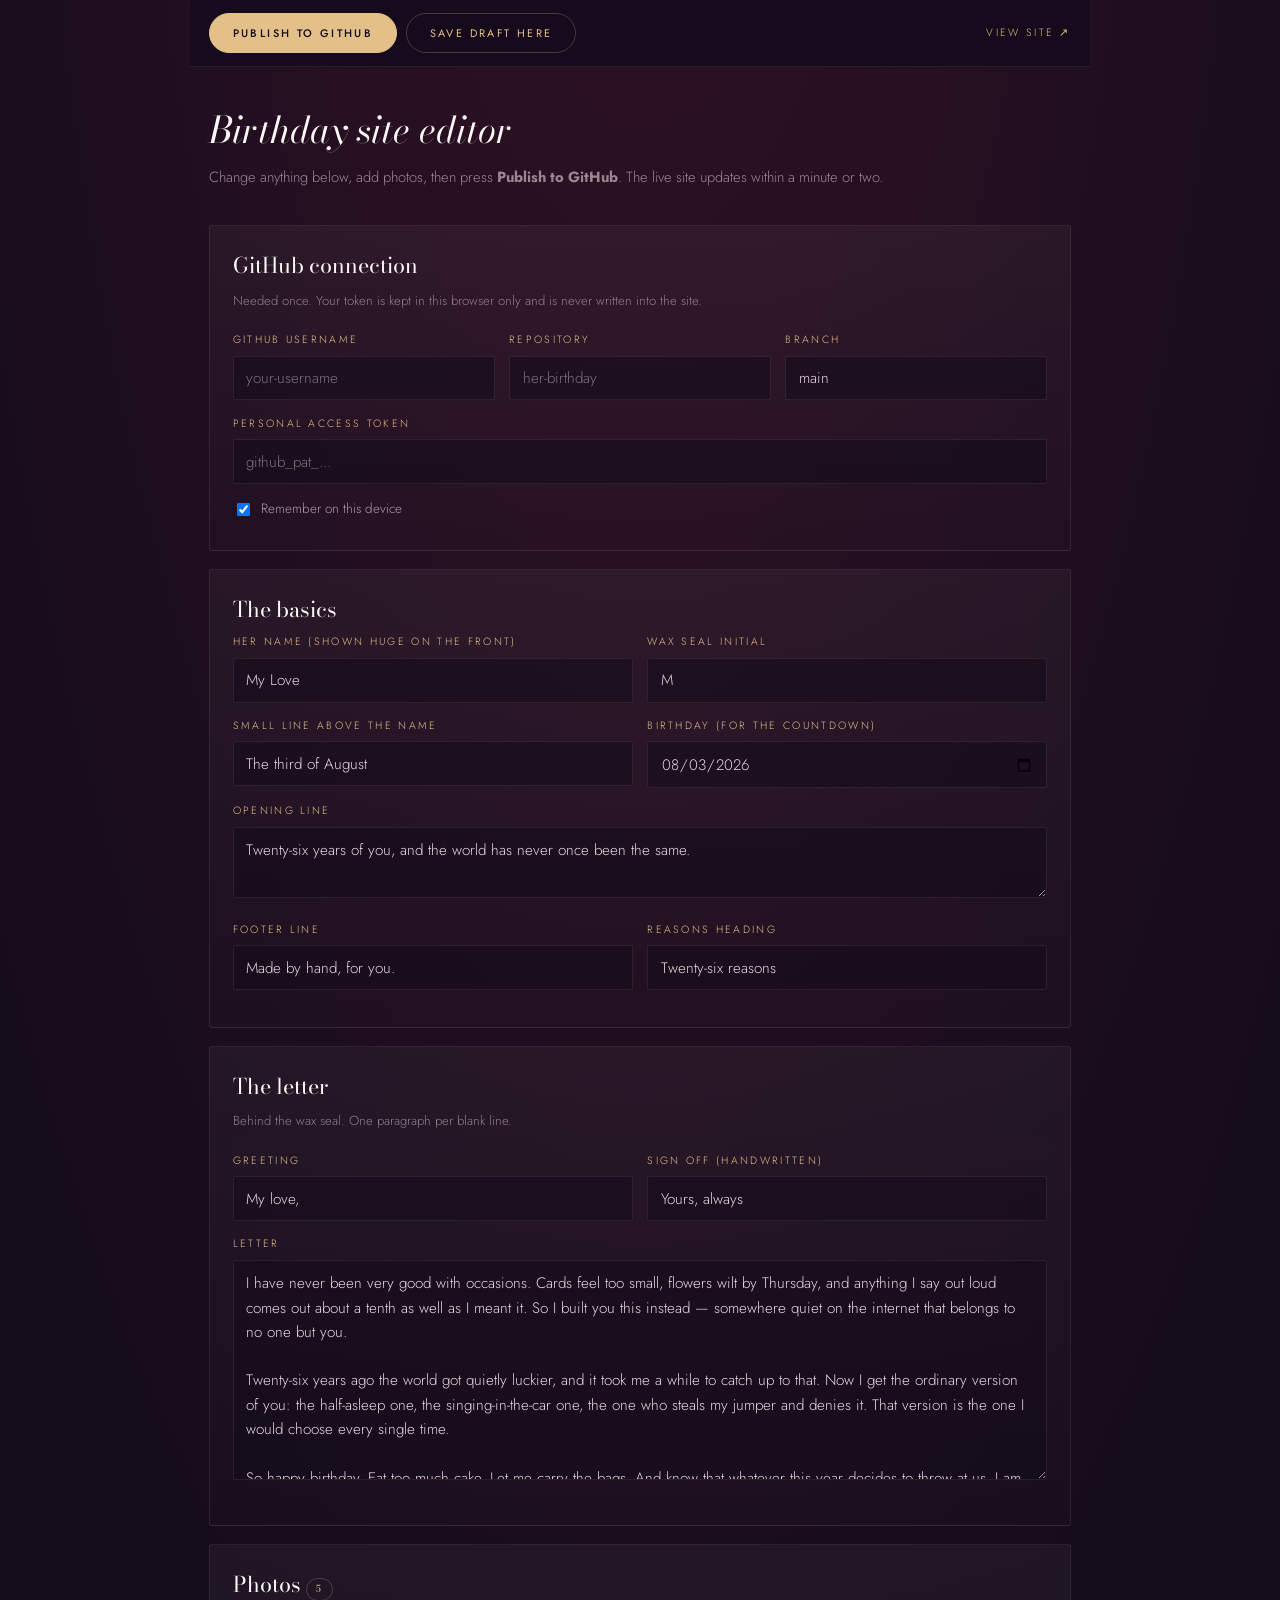
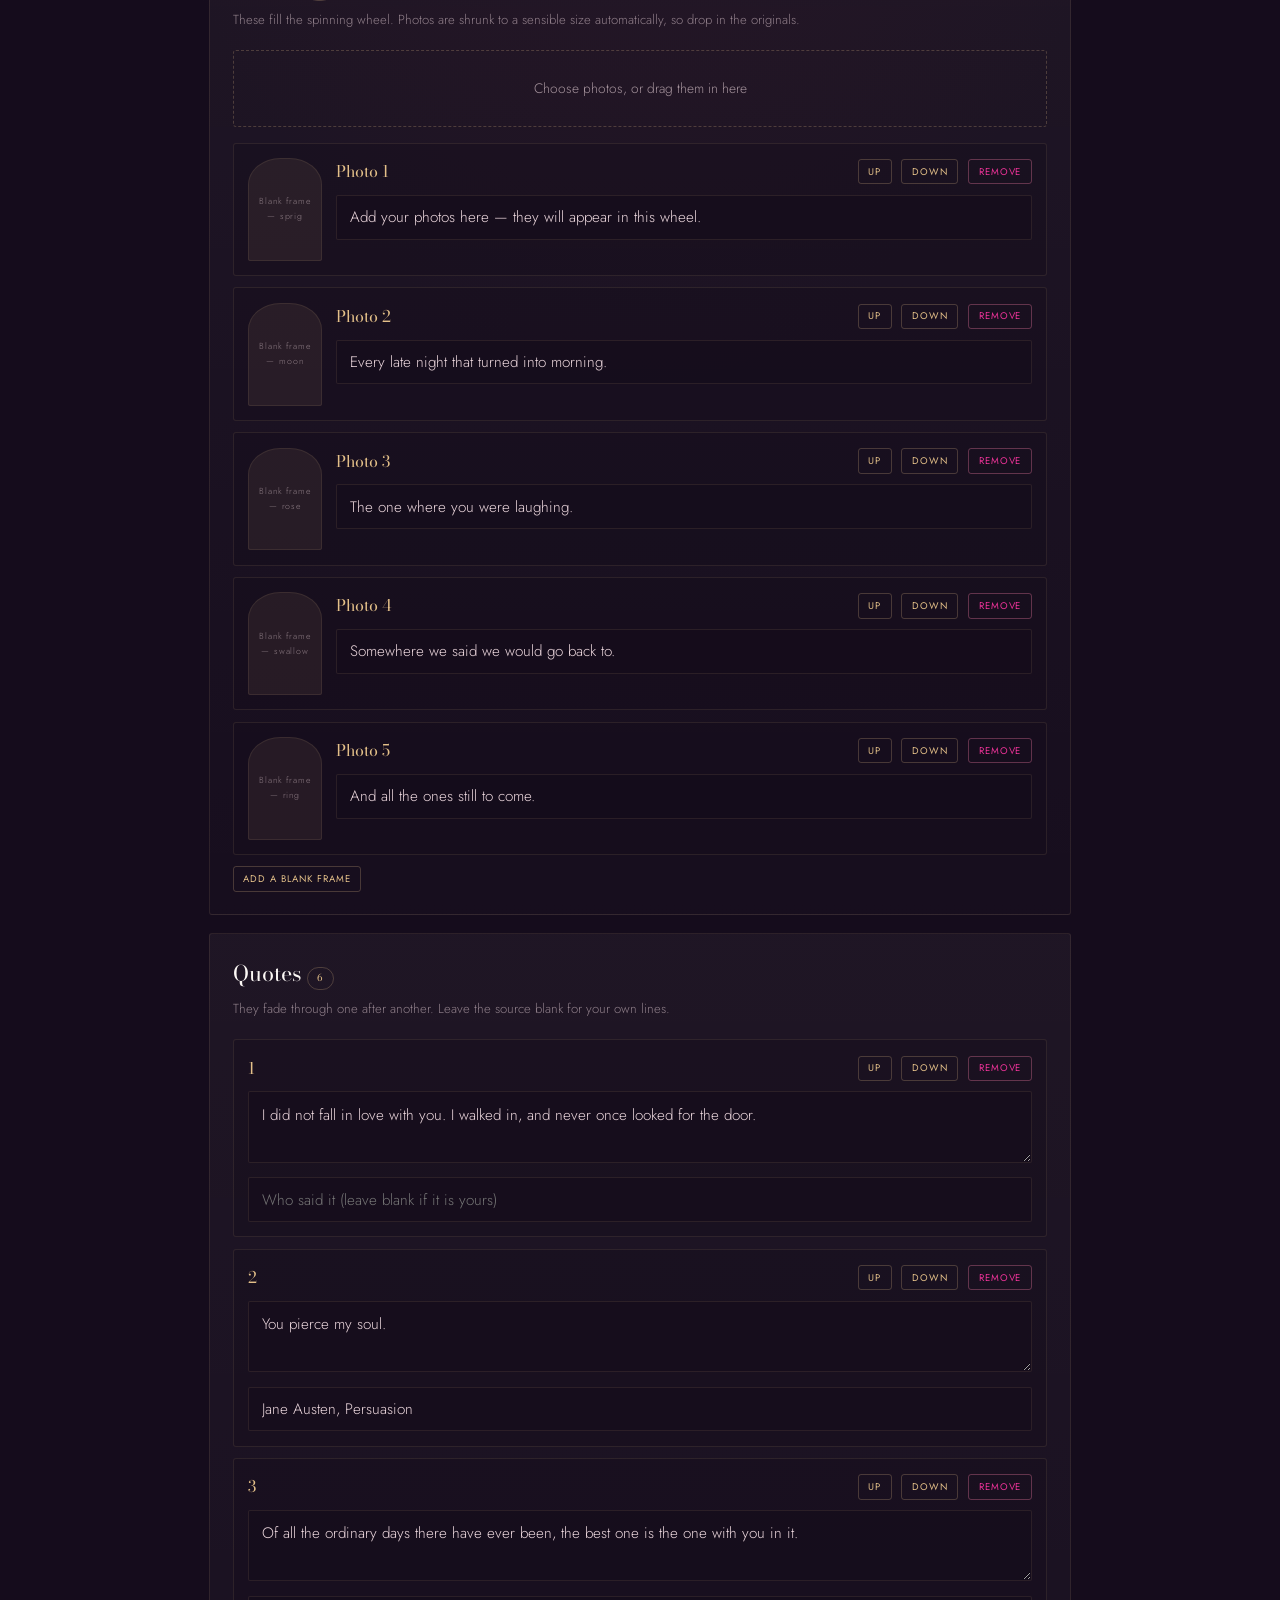
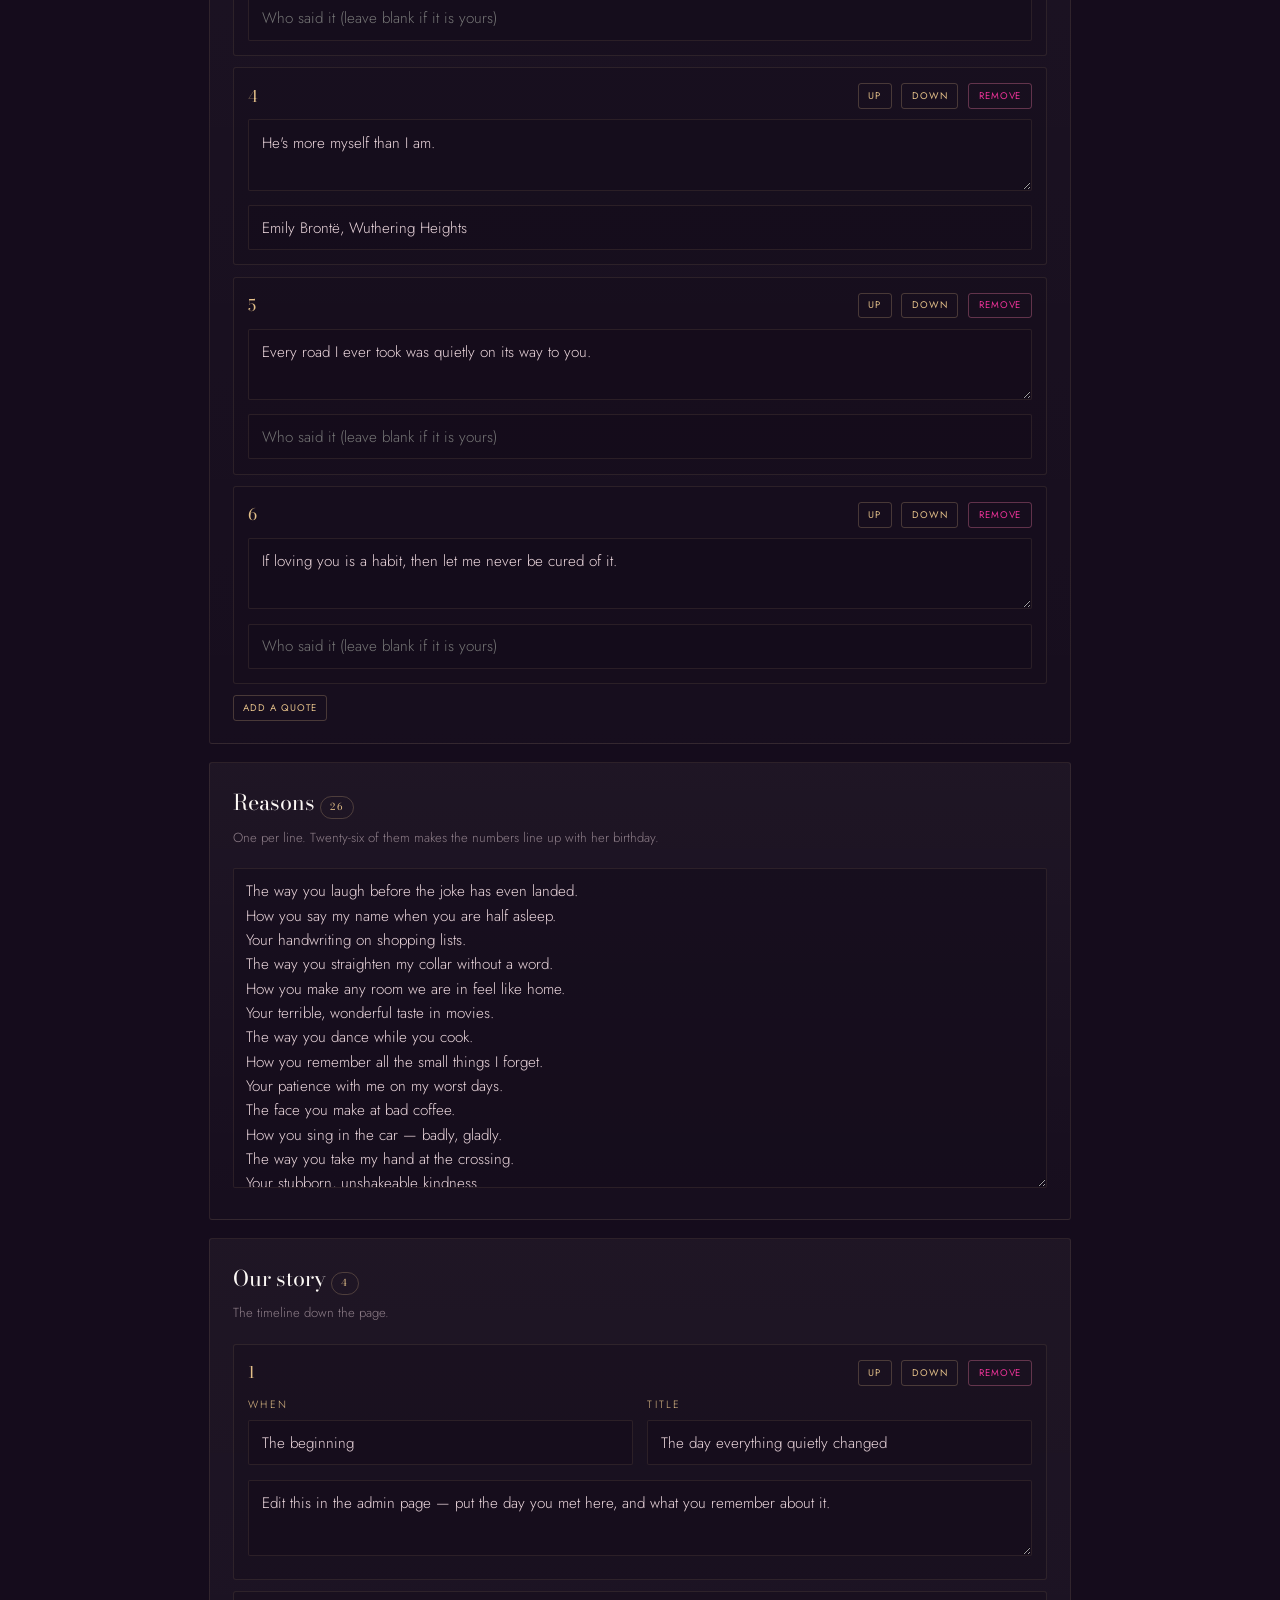
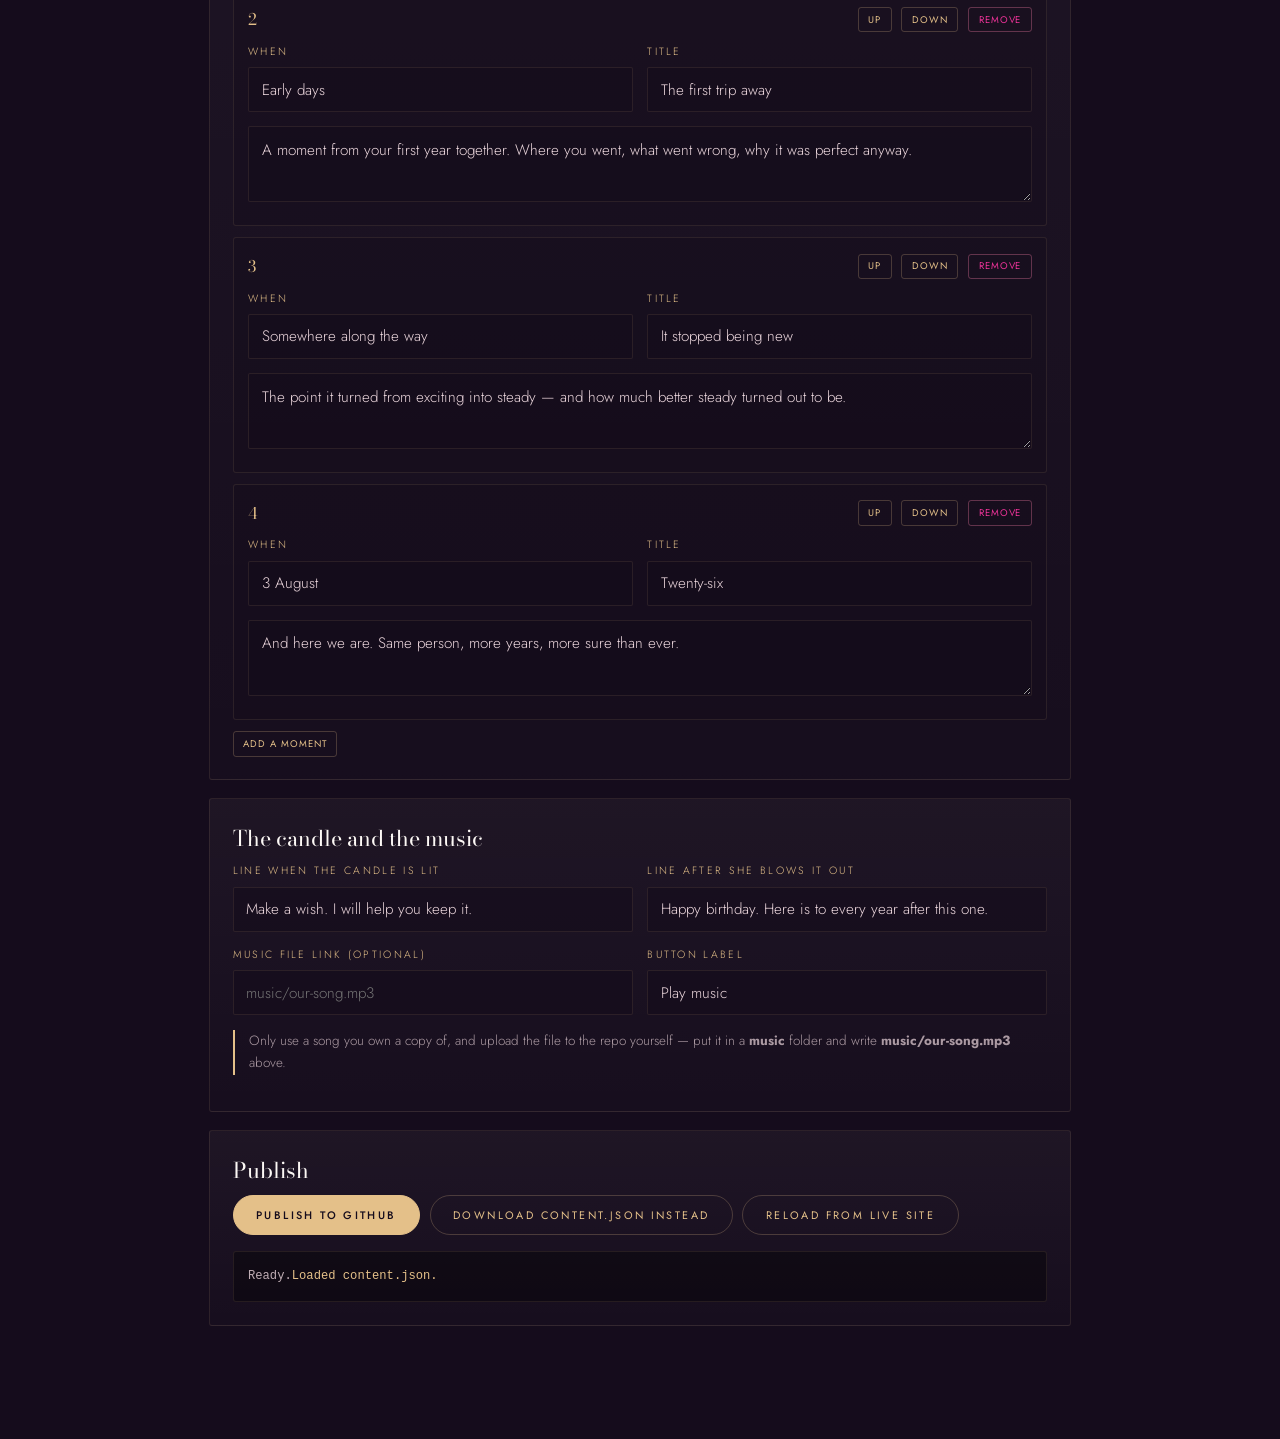
==== admin.html @ c78481d6 "Add files via upload" ====
<!DOCTYPE html>
<html lang="en-AU">
<head>
<meta charset="utf-8">
<meta name="viewport" content="width=device-width, initial-scale=1">
<meta name="robots" content="noindex, nofollow">
<title>Editor — Birthday site</title>
<link rel="preconnect" href="https://fonts.googleapis.com">
<link rel="preconnect" href="https://fonts.gstatic.com" crossorigin>
<link href="https://fonts.googleapis.com/css2?family=Bodoni+Moda:ital,opsz,wght@0,6..96,400;1,6..96,400&family=Jost:wght@300;400;500&display=swap" rel="stylesheet">
<style>
:root{
  --ink:#150C1C; --velvet:#251133; --wine:#5E1A33;
  --champagne:#E4C089; --silk:#EBD6DC; --moon:#FCF8F5;
  --hair:rgba(228,192,137,.24); --hair-soft:rgba(228,192,137,.1);
  --display:"Bodoni Moda",Didot,serif; --body:"Jost",Arial,sans-serif;
}
*{box-sizing:border-box}
body{
  margin:0;background:radial-gradient(110% 70% at 50% -10%,rgba(94,26,51,.4),transparent 60%),var(--ink);
  color:var(--silk);font-family:var(--body);font-weight:300;line-height:1.7;font-size:15px;
}
.wrap{max-width:900px;margin:0 auto;padding:2.5rem 1.2rem 6rem}
h1{font-family:var(--display);font-style:italic;font-weight:400;font-size:2.3rem;margin:0 0 .2rem;color:var(--moon)}
.sub{color:rgba(235,214,220,.6);margin:0 0 2.2rem;font-size:.92rem}
h2{font-family:var(--display);font-weight:400;font-size:1.35rem;color:var(--moon);margin:0 0 .3rem}
.hint{font-size:.82rem;color:rgba(235,214,220,.55);margin:0 0 1.2rem}
.card{
  background:linear-gradient(180deg,rgba(252,248,245,.045),rgba(252,248,245,.012));
  border:1px solid var(--hair-soft);border-radius:3px;padding:1.4rem;margin-bottom:1.1rem;
}
label{display:block;font-size:.66rem;letter-spacing:.22em;text-transform:uppercase;color:var(--champagne);margin:0 0 .4rem}
input,textarea,select{
  width:100%;background:rgba(21,12,28,.6);color:var(--silk);border:1px solid var(--hair-soft);
  border-radius:2px;padding:.65rem .8rem;font-family:var(--body);font-size:.95rem;font-weight:300;
}
input:focus,textarea:focus,select:focus{outline:1px solid var(--champagne);outline-offset:1px;border-color:transparent}
textarea{resize:vertical;min-height:96px;line-height:1.6}
.row{display:grid;gap:.9rem;margin-bottom:.9rem}
.row.two{grid-template-columns:1fr 1fr}
.row.three{grid-template-columns:1fr 1fr 1fr}
@media(max-width:640px){.row.two,.row.three{grid-template-columns:1fr}}
button{
  font-family:var(--body);font-size:.68rem;letter-spacing:.22em;text-transform:uppercase;cursor:pointer;
  background:transparent;color:var(--champagne);border:1px solid var(--hair);border-radius:999px;
  padding:.7rem 1.4rem;transition:background .2s,border-color .2s;
}
button:hover{background:rgba(228,192,137,.1);border-color:var(--champagne)}
button.solid{background:var(--champagne);color:var(--ink);border-color:var(--champagne);font-weight:500}
button.solid:hover{background:#f3ddb6}
button.tiny{padding:.3rem .6rem;font-size:.6rem;letter-spacing:.1em;border-radius:3px}
button.danger{color:#E39;border-color:rgba(238,120,160,.35)}
.actions{display:flex;gap:.6rem;flex-wrap:wrap;align-items:center}
.item{border:1px solid var(--hair-soft);border-radius:3px;padding:.9rem;margin-bottom:.7rem;background:rgba(21,12,28,.35)}
.item-head{display:flex;justify-content:space-between;align-items:center;gap:.5rem;margin-bottom:.6rem}
.item-head b{font-family:var(--display);color:var(--champagne);font-weight:400;font-size:1rem}
.photo-item{display:grid;grid-template-columns:74px 1fr;gap:.9rem;align-items:start}
.thumb{
  width:74px;aspect-ratio:.72;border-radius:44% 44% 3px 3px/26% 26% 2px 2px;overflow:hidden;
  background:rgba(228,192,137,.08);display:grid;place-items:center;border:1px solid var(--hair-soft);
  font-size:.55rem;letter-spacing:.1em;color:rgba(235,214,220,.5);text-align:center;padding:.3rem;
}
.thumb img{width:100%;height:100%;object-fit:cover}
.drop{
  border:1px dashed var(--hair);border-radius:3px;padding:1.6rem;text-align:center;cursor:pointer;
  color:rgba(235,214,220,.65);font-size:.86rem;transition:background .2s,border-color .2s;
}
.drop:hover,.drop.over{background:rgba(228,192,137,.07);border-color:var(--champagne)}
.log{
  font-family:ui-monospace,SFMono-Regular,Menlo,monospace;font-size:.76rem;line-height:1.7;
  background:rgba(0,0,0,.35);border:1px solid var(--hair-soft);border-radius:3px;padding:.9rem;
  max-height:220px;overflow:auto;white-space:pre-wrap;margin-top:1rem;color:rgba(235,214,220,.8);
}
.log b{color:var(--champagne);font-weight:400}
.log i{color:#F79;font-style:normal}
.pill{
  display:inline-block;font-size:.6rem;letter-spacing:.16em;text-transform:uppercase;
  border:1px solid var(--hair);border-radius:999px;padding:.15rem .6rem;color:var(--champagne);
}
.bar{
  position:sticky;top:0;z-index:5;display:flex;justify-content:space-between;align-items:center;gap:1rem;
  background:rgba(21,12,28,.9);backdrop-filter:blur(10px);border-bottom:1px solid var(--hair-soft);
  padding:.8rem 1.2rem;margin:-2.5rem -1.2rem 2rem;flex-wrap:wrap;
}
.bar a{color:var(--champagne);text-decoration:none;font-size:.66rem;letter-spacing:.22em;text-transform:uppercase}
.warn{border-left:2px solid var(--champagne);padding-left:.9rem;font-size:.84rem;color:rgba(235,214,220,.7)}
.count{font-size:.7rem;color:rgba(235,214,220,.5);letter-spacing:.1em}
</style>
</head>
<body>
<div class="wrap">
  <div class="bar">
    <div class="actions">
      <button class="solid" id="publish">Publish to GitHub</button>
      <button id="save-draft">Save draft here</button>
      <span class="count" id="draft-note"></span>
    </div>
    <div class="actions">
      <a href="index.html" target="_blank">View site &#8599;</a>
    </div>
  </div>

  <h1>Birthday site editor</h1>
  <p class="sub">Change anything below, add photos, then press <b>Publish to GitHub</b>. The live site updates within a minute or two.</p>

  <!-- CONNECTION -->
  <section class="card">
    <h2>GitHub connection</h2>
    <p class="hint">Needed once. Your token is kept in this browser only and is never written into the site.</p>
    <div class="row three">
      <div><label for="gh-owner">GitHub username</label><input id="gh-owner" placeholder="your-username"></div>
      <div><label for="gh-repo">Repository</label><input id="gh-repo" placeholder="her-birthday"></div>
      <div><label for="gh-branch">Branch</label><input id="gh-branch" value="main"></div>
    </div>
    <div class="row">
      <div><label for="gh-token">Personal access token</label><input id="gh-token" type="password" placeholder="github_pat_..." autocomplete="off"></div>
    </div>
    <div class="actions">
      <label style="display:flex;gap:.5rem;align-items:center;text-transform:none;letter-spacing:0;font-size:.84rem;color:rgba(235,214,220,.7)">
        <input type="checkbox" id="remember" style="width:auto" checked> Remember on this device
      </label>
    </div>
  </section>

  <!-- BASICS -->
  <section class="card">
    <h2>The basics</h2>
    <div class="row two">
      <div><label for="f-name">Her name (shown huge on the front)</label><input id="f-name"></div>
      <div><label for="f-mono">Wax seal initial</label><input id="f-mono" maxlength="1"></div>
    </div>
    <div class="row two">
      <div><label for="f-eyebrow">Small line above the name</label><input id="f-eyebrow"></div>
      <div><label for="f-birthday">Birthday (for the countdown)</label><input id="f-birthday" type="date"></div>
    </div>
    <div class="row">
      <div><label for="f-heroline">Opening line</label><textarea id="f-heroline" style="min-height:64px"></textarea></div>
    </div>
    <div class="row two">
      <div><label for="f-closing">Footer line</label><input id="f-closing"></div>
      <div><label for="f-reasons-title">Reasons heading</label><input id="f-reasons-title"></div>
    </div>
  </section>

  <!-- LETTER -->
  <section class="card">
    <h2>The letter</h2>
    <p class="hint">Behind the wax seal. One paragraph per blank line.</p>
    <div class="row two">
      <div><label for="f-greeting">Greeting</label><input id="f-greeting"></div>
      <div><label for="f-signature">Sign off (handwritten)</label><input id="f-signature"></div>
    </div>
    <div class="row">
      <div><label for="f-letter">Letter</label><textarea id="f-letter" style="min-height:220px"></textarea></div>
    </div>
  </section>

  <!-- PHOTOS -->
  <section class="card">
    <h2>Photos <span class="pill" id="photo-count">0</span></h2>
    <p class="hint">These fill the spinning wheel. Photos are shrunk to a sensible size automatically, so drop in the originals.</p>
    <div class="drop" id="drop">Choose photos, or drag them in here<input type="file" id="file" accept="image/*" multiple hidden></div>
    <div id="photos" style="margin-top:1rem"></div>
    <div class="actions"><button class="tiny" id="add-motif">Add a blank frame</button></div>
  </section>

  <!-- QUOTES -->
  <section class="card">
    <h2>Quotes <span class="pill" id="quote-count">0</span></h2>
    <p class="hint">They fade through one after another. Leave the source blank for your own lines.</p>
    <div id="quotes"></div>
    <div class="actions"><button class="tiny" id="add-quote">Add a quote</button></div>
  </section>

  <!-- REASONS -->
  <section class="card">
    <h2>Reasons <span class="pill" id="reason-count">0</span></h2>
    <p class="hint">One per line. Twenty-six of them makes the numbers line up with her birthday.</p>
    <textarea id="f-reasons" style="min-height:320px"></textarea>
  </section>

  <!-- STORY -->
  <section class="card">
    <h2>Our story <span class="pill" id="story-count">0</span></h2>
    <p class="hint">The timeline down the page.</p>
    <div id="story"></div>
    <div class="actions"><button class="tiny" id="add-story">Add a moment</button></div>
  </section>

  <!-- WISH + MUSIC -->
  <section class="card">
    <h2>The candle and the music</h2>
    <div class="row two">
      <div><label for="f-wish-lit">Line when the candle is lit</label><input id="f-wish-lit"></div>
      <div><label for="f-wish-done">Line after she blows it out</label><input id="f-wish-done"></div>
    </div>
    <div class="row two">
      <div><label for="f-music-url">Music file link (optional)</label><input id="f-music-url" placeholder="music/our-song.mp3"></div>
      <div><label for="f-music-title">Button label</label><input id="f-music-title" placeholder="Play our song"></div>
    </div>
    <p class="warn">Only use a song you own a copy of, and upload the file to the repo yourself &mdash; put it in a <b>music</b> folder and write <b>music/our-song.mp3</b> above.</p>
  </section>

  <!-- PUBLISH -->
  <section class="card">
    <h2>Publish</h2>
    <div class="actions">
      <button class="solid" id="publish2">Publish to GitHub</button>
      <button id="download">Download content.json instead</button>
      <button id="reload">Reload from live site</button>
    </div>
    <div class="log" id="log">Ready.</div>
  </section>
</div>

<script>
(function(){
"use strict";

var LS_KEY="bday-admin-draft", LS_CONF="bday-admin-conf";
var state=null;
var els={};
["gh-owner","gh-repo","gh-branch","gh-token","remember","f-name","f-mono","f-eyebrow","f-birthday",
 "f-heroline","f-closing","f-reasons-title","f-greeting","f-signature","f-letter","f-reasons",
 "f-wish-lit","f-wish-done","f-music-url","f-music-title","photos","quotes","story","log","file","drop",
 "photo-count","quote-count","reason-count","story-count","draft-note"].forEach(function(id){
  els[id]=document.getElementById(id);
});

/* ---------- tiny helpers ---------- */
function log(msg,cls){
  var line=document.createElement(cls==="err"?"i":(cls==="ok"?"b":"span"));
  line.textContent=msg;
  els.log.appendChild(line); els.log.appendChild(document.createTextNode("\n"));
  els.log.scrollTop=els.log.scrollHeight;
}
function store(k,v){ try{ v===null?localStorage.removeItem(k):localStorage.setItem(k,v); }catch(e){} }
function read(k){ try{ return localStorage.getItem(k); }catch(e){ return null; } }
function b64utf8(str){
  var bytes=new TextEncoder().encode(str), bin="";
  for(var i=0;i<bytes.length;i++) bin+=String.fromCharCode(bytes[i]);
  return btoa(bin);
}
function esc(s){return String(s==null?"":s).replace(/[&<>"']/g,function(c){
  return {"&":"&amp;","<":"&lt;",">":"&gt;",'"':"&quot;","'":"&#39;"}[c];});}

/* ---------- load ---------- */
var BLANK={
  name:"My Love",monogram:"M",eyebrow:"The third of August",birthday:"2026-08-03",age:26,
  heroLine:"",letter:{greeting:"",body:[],signature:""},photos:[],quotes:[],
  reasonsTitle:"Twenty-six reasons",reasons:[],story:[],
  wish:{lightHint:"Light it",blowHint:"Blow it out",lit:"",done:""},
  closing:"",music:{url:"",title:""}
};

function loadConf(){
  try{
    var c=JSON.parse(read(LS_CONF)||"{}");
    els["gh-owner"].value=c.owner||""; els["gh-repo"].value=c.repo||"";
    els["gh-branch"].value=c.branch||"main"; els["gh-token"].value=c.token||"";
  }catch(e){}
}
function saveConf(){
  if(!els.remember.checked){ store(LS_CONF,null); return; }
  store(LS_CONF,JSON.stringify({
    owner:els["gh-owner"].value.trim(), repo:els["gh-repo"].value.trim(),
    branch:els["gh-branch"].value.trim()||"main", token:els["gh-token"].value.trim()
  }));
}

function boot(){
  loadConf();
  var draft=read(LS_KEY);
  if(draft){
    try{ state=JSON.parse(draft); fill(); log("Loaded the draft saved in this browser.","ok"); return; }catch(e){}
  }
  fetchLive();
}
function fetchLive(){
  fetch("content.json?v="+Date.now()).then(function(r){
    if(!r.ok) throw new Error("not found"); return r.json();
  }).then(function(j){
    state=Object.assign({},BLANK,j); fill(); log("Loaded content.json.","ok");
  }).catch(function(){
    state=JSON.parse(JSON.stringify(BLANK)); fill();
    log("No content.json found next to this page — starting from a blank sheet.");
  });
}

/* ---------- form <-> state ---------- */
function normalise(){
  ["photos","quotes","story","reasons"].forEach(function(k){ if(!Array.isArray(state[k])) state[k]=[]; });
  if(!state.letter||typeof state.letter!=="object") state.letter={greeting:"",body:[],signature:""};
  if(!Array.isArray(state.letter.body)) state.letter.body=[];
  if(!state.wish||typeof state.wish!=="object") state.wish={};
  if(!state.music||typeof state.music!=="object") state.music={url:"",title:""};
}
function fill(){
  normalise();
  els["f-name"].value=state.name||"";
  els["f-mono"].value=state.monogram||"";
  els["f-eyebrow"].value=state.eyebrow||"";
  els["f-birthday"].value=state.birthday||"";
  els["f-heroline"].value=state.heroLine||"";
  els["f-closing"].value=state.closing||"";
  els["f-reasons-title"].value=state.reasonsTitle||"";
  els["f-greeting"].value=(state.letter&&state.letter.greeting)||"";
  els["f-signature"].value=(state.letter&&state.letter.signature)||"";
  els["f-letter"].value=((state.letter&&state.letter.body)||[]).join("\n\n");
  els["f-reasons"].value=(state.reasons||[]).join("\n");
  els["f-wish-lit"].value=(state.wish&&state.wish.lit)||"";
  els["f-wish-done"].value=(state.wish&&state.wish.done)||"";
  els["f-music-url"].value=(state.music&&state.music.url)||"";
  els["f-music-title"].value=(state.music&&state.music.title)||"";
  drawPhotos(); drawQuotes(); drawStory(); counts();
}
function collect(){
  state.name=els["f-name"].value.trim();
  state.monogram=els["f-mono"].value.trim()||state.name.charAt(0);
  state.eyebrow=els["f-eyebrow"].value.trim();
  state.birthday=els["f-birthday"].value.trim();
  state.heroLine=els["f-heroline"].value.trim();
  state.closing=els["f-closing"].value.trim();
  state.reasonsTitle=els["f-reasons-title"].value.trim();
  state.letter={
    greeting:els["f-greeting"].value.trim(),
    body:els["f-letter"].value.split(/\n\s*\n/).map(function(s){return s.trim();}).filter(Boolean),
    signature:els["f-signature"].value.trim()
  };
  state.reasons=els["f-reasons"].value.split("\n").map(function(s){return s.trim();}).filter(Boolean);
  state.wish=Object.assign({lightHint:"Light it",blowHint:"Blow it out"},state.wish||{},{
    lit:els["f-wish-lit"].value.trim(), done:els["f-wish-done"].value.trim()
  });
  state.music={url:els["f-music-url"].value.trim(),title:els["f-music-title"].value.trim()||"Play music"};
  return state;
}
function counts(){
  els["photo-count"].textContent=(state.photos||[]).length;
  els["quote-count"].textContent=(state.quotes||[]).length;
  els["story-count"].textContent=(state.story||[]).length;
  els["reason-count"].textContent=els["f-reasons"].value.split("\n").filter(function(s){return s.trim();}).length;
}
els["f-reasons"].addEventListener("input",counts);

/* ---------- photos ---------- */
var MOTIFS=["sprig","moon","rose","swallow","ring"];
function drawPhotos(){
  var box=els.photos; box.innerHTML="";
  (state.photos||[]).forEach(function(p,i){
    var d=document.createElement("div");
    d.className="item photo-item";
    var src=p._preview||p.src||"";
    d.innerHTML=
      '<div class="thumb">'+(src?'<img src="'+esc(src)+'" alt="">':"Blank frame &mdash; "+esc(p.motif||"sprig"))+'</div>'+
      '<div>'+
        '<div class="item-head"><b>Photo '+(i+1)+(p._data?' &middot; new':'')+'</b>'+
          '<span class="actions">'+
            '<button class="tiny" data-a="up" data-i="'+i+'">Up</button>'+
            '<button class="tiny" data-a="down" data-i="'+i+'">Down</button>'+
            '<button class="tiny danger" data-a="del" data-i="'+i+'">Remove</button>'+
          '</span>'+
        '</div>'+
        '<input data-f="caption" data-i="'+i+'" placeholder="Caption shown under the wheel" value="'+esc(p.caption||"")+'">'+
      '</div>';
    box.appendChild(d);
  });
  box.querySelectorAll("input[data-f]").forEach(function(inp){
    inp.addEventListener("input",function(){ state.photos[+inp.dataset.i].caption=inp.value; });
  });
  box.querySelectorAll("button[data-a]").forEach(function(b){
    b.addEventListener("click",function(){
      var i=+b.dataset.i, a=b.dataset.a, arr=state.photos;
      if(a==="del") arr.splice(i,1);
      if(a==="up"&&i>0) arr.splice(i-1,0,arr.splice(i,1)[0]);
      if(a==="down"&&i<arr.length-1) arr.splice(i+1,0,arr.splice(i,1)[0]);
      drawPhotos(); counts();
    });
  });
}
function shrink(file){
  return new Promise(function(res,rej){
    var img=new Image(), url=URL.createObjectURL(file);
    img.onload=function(){
      var max=1600, w=img.width, h=img.height, s=Math.min(1,max/Math.max(w,h));
      var c=document.createElement("canvas");
      c.width=Math.round(w*s); c.height=Math.round(h*s);
      c.getContext("2d").drawImage(img,0,0,c.width,c.height);
      URL.revokeObjectURL(url);
      res(c.toDataURL("image/jpeg",0.82));
    };
    img.onerror=function(){ URL.revokeObjectURL(url); rej(new Error("Could not read "+file.name)); };
    img.src=url;
  });
}
function addFiles(files){
  var list=Array.prototype.slice.call(files).filter(function(f){return /^image\//.test(f.type);});
  if(!list.length){ log("Those did not look like image files.","err"); return; }
  var jobs=list.map(function(f){
    return shrink(f).then(function(dataUrl){
      state.photos.push({
        src:"", motif:MOTIFS[state.photos.length%MOTIFS.length], caption:"",
        _preview:dataUrl, _data:dataUrl.split(",")[1],
        _name:f.name.replace(/\.[^.]+$/,"").toLowerCase().replace(/[^a-z0-9]+/g,"-").slice(0,32)||"photo"
      });
      log("Added "+f.name+" ("+Math.round(dataUrl.length*0.75/1024)+" KB after shrinking).");
    }).catch(function(e){ log(e.message,"err"); });
  });
  Promise.all(jobs).then(function(){ drawPhotos(); counts(); });
}
els.file.addEventListener("change",function(){ addFiles(els.file.files); els.file.value=""; });
els.drop.addEventListener("click",function(){ els.file.click(); });
["dragenter","dragover"].forEach(function(ev){
  els.drop.addEventListener(ev,function(e){ e.preventDefault(); this.classList.add("over"); });
});
["dragleave","drop"].forEach(function(ev){
  els.drop.addEventListener(ev,function(e){ e.preventDefault(); this.classList.remove("over"); });
});
els.drop.addEventListener("drop",function(e){
  if(e.dataTransfer&&e.dataTransfer.files) addFiles(e.dataTransfer.files);
});
document.getElementById("add-motif").addEventListener("click",function(){
  state.photos.push({src:"",motif:MOTIFS[state.photos.length%MOTIFS.length],caption:""});
  drawPhotos(); counts();
});

/* ---------- quotes ---------- */
function drawQuotes(){
  var box=els.quotes; box.innerHTML="";
  (state.quotes||[]).forEach(function(q,i){
    var d=document.createElement("div"); d.className="item";
    d.innerHTML=
      '<div class="item-head"><b>'+(i+1)+'</b>'+
        '<span class="actions">'+
          '<button class="tiny" data-a="up" data-i="'+i+'">Up</button>'+
          '<button class="tiny" data-a="down" data-i="'+i+'">Down</button>'+
          '<button class="tiny danger" data-a="del" data-i="'+i+'">Remove</button>'+
        '</span></div>'+
      '<div class="row"><textarea data-f="text" data-i="'+i+'" style="min-height:64px" placeholder="The line itself">'+esc(q.text||"")+'</textarea></div>'+
      '<input data-f="source" data-i="'+i+'" placeholder="Who said it (leave blank if it is yours)" value="'+esc(q.source||"")+'">';
    box.appendChild(d);
  });
  wire(box,"quotes");
}
/* ---------- story ---------- */
function drawStory(){
  var box=els.story; box.innerHTML="";
  (state.story||[]).forEach(function(s,i){
    var d=document.createElement("div"); d.className="item";
    d.innerHTML=
      '<div class="item-head"><b>'+(i+1)+'</b>'+
        '<span class="actions">'+
          '<button class="tiny" data-a="up" data-i="'+i+'">Up</button>'+
          '<button class="tiny" data-a="down" data-i="'+i+'">Down</button>'+
          '<button class="tiny danger" data-a="del" data-i="'+i+'">Remove</button>'+
        '</span></div>'+
      '<div class="row two">'+
        '<div><label>When</label><input data-f="when" data-i="'+i+'" value="'+esc(s.when||"")+'"></div>'+
        '<div><label>Title</label><input data-f="title" data-i="'+i+'" value="'+esc(s.title||"")+'"></div>'+
      '</div>'+
      '<textarea data-f="text" data-i="'+i+'" style="min-height:76px" placeholder="What happened">'+esc(s.text||"")+'</textarea>';
    box.appendChild(d);
  });
  wire(box,"story");
}
function wire(box,key){
  box.querySelectorAll("[data-f]").forEach(function(inp){
    inp.addEventListener("input",function(){ state[key][+inp.dataset.i][inp.dataset.f]=inp.value; });
  });
  box.querySelectorAll("button[data-a]").forEach(function(b){
    b.addEventListener("click",function(){
      var i=+b.dataset.i,a=b.dataset.a,arr=state[key];
      if(a==="del") arr.splice(i,1);
      if(a==="up"&&i>0) arr.splice(i-1,0,arr.splice(i,1)[0]);
      if(a==="down"&&i<arr.length-1) arr.splice(i+1,0,arr.splice(i,1)[0]);
      key==="quotes"?drawQuotes():drawStory(); counts();
    });
  });
}
document.getElementById("add-quote").addEventListener("click",function(){
  state.quotes.push({text:"",source:""}); drawQuotes(); counts();
});
document.getElementById("add-story").addEventListener("click",function(){
  state.story.push({when:"",title:"",text:""}); drawStory(); counts();
});

/* ---------- draft + download ---------- */
function clean(){
  var c=JSON.parse(JSON.stringify(collect()));
  c.photos=(c.photos||[]).map(function(p){
    return {src:p.src||"",motif:p.motif||"sprig",caption:p.caption||""};
  });
  return c;
}
document.getElementById("save-draft").addEventListener("click",function(){
  collect(); store(LS_KEY,JSON.stringify(state)); saveConf();
  els["draft-note"].textContent="Draft saved "+new Date().toLocaleTimeString();
  log("Draft saved in this browser. Photos you have not published yet are kept too.","ok");
});
document.getElementById("download").addEventListener("click",function(){
  var blob=new Blob([JSON.stringify(clean(),null,2)],{type:"application/json"});
  var a=document.createElement("a");
  a.href=URL.createObjectURL(blob); a.download="content.json"; a.click();
  log("content.json downloaded. Upload it to the repo, replacing the old one.","ok");
  var pending=(state.photos||[]).filter(function(p){return p._data;});
  if(pending.length) log("Note: "+pending.length+" new photo(s) still need publishing — use Publish to GitHub for those.","err");
});
document.getElementById("reload").addEventListener("click",function(){
  if(!confirm("Discard what is on screen and reload from the live content.json?")) return;
  store(LS_KEY,null); fetchLive();
});

/* ---------- publish ---------- */
function api(path,opts){
  var c={owner:els["gh-owner"].value.trim(),repo:els["gh-repo"].value.trim(),token:els["gh-token"].value.trim()};
  return fetch("https://api.github.com/repos/"+c.owner+"/"+c.repo+"/contents/"+path,
    Object.assign({headers:{
      "Authorization":"Bearer "+c.token,
      "Accept":"application/vnd.github+json",
      "X-GitHub-Api-Version":"2022-11-28"
    }},opts||{}));
}
function getSha(path,branch){
  return api(path+"?ref="+encodeURIComponent(branch)).then(function(r){
    if(r.status===404) return null;
    if(!r.ok) throw new Error("GitHub said "+r.status+" when checking "+path);
    return r.json().then(function(j){return j.sha;});
  });
}
function put(path,b64,message,branch,sha){
  var body={message:message,content:b64,branch:branch};
  if(sha) body.sha=sha;
  return api(path,{method:"PUT",body:JSON.stringify(body)}).then(function(r){
    return r.json().then(function(j){
      if(!r.ok) throw new Error((j&&j.message)||("GitHub said "+r.status));
      return j;
    });
  });
}

var busy=false;
function publish(){
  if(busy) return;
  var owner=els["gh-owner"].value.trim(), repo=els["gh-repo"].value.trim(),
      branch=els["gh-branch"].value.trim()||"main", token=els["gh-token"].value.trim();
  if(!owner||!repo||!token){ log("Fill in the GitHub username, repository and token first.","err"); return; }
  busy=true; saveConf(); collect();
  els.log.textContent=""; log("Publishing to "+owner+"/"+repo+" ("+branch+")…");

  var pending=state.photos.filter(function(p){return p._data;});
  var stamp=Date.now();

  var chain=Promise.resolve();
  pending.forEach(function(p,k){
    chain=chain.then(function(){
      var path="images/"+(p._name||"photo")+"-"+stamp+"-"+(k+1)+".jpg";
      log("Uploading "+path+" …");
      return put(path,p._data,"Add photo "+path,branch,null).then(function(){
        p.src=path; delete p._data; delete p._preview; delete p._name;
        log("Uploaded "+path,"ok");
      });
    });
  });

  chain.then(function(){
    var body=JSON.stringify(clean(),null,2);
    return getSha("content.json",branch).then(function(sha){
      return put("content.json",b64utf8(body),"Update content.json",branch,sha);
    });
  }).then(function(){
    log("Published. The live site refreshes in a minute or so — hard refresh if you are impatient.","ok");
    store(LS_KEY,JSON.stringify(state));
    drawPhotos(); counts(); busy=false;
  }).catch(function(e){
    log(e.message||"Something went wrong.","err");
    log("Nothing else was changed. Check the token has Contents write access to this repository, then try again.","err");
    busy=false;
  });
}
document.getElementById("publish").addEventListener("click",publish);
document.getElementById("publish2").addEventListener("click",publish);

window.addEventListener("beforeunload",function(e){
  var pending=(state&&state.photos||[]).some(function(p){return p._data;});
  if(pending){ e.preventDefault(); e.returnValue=""; }
});

boot();
})();
</script>
</body>
</html>
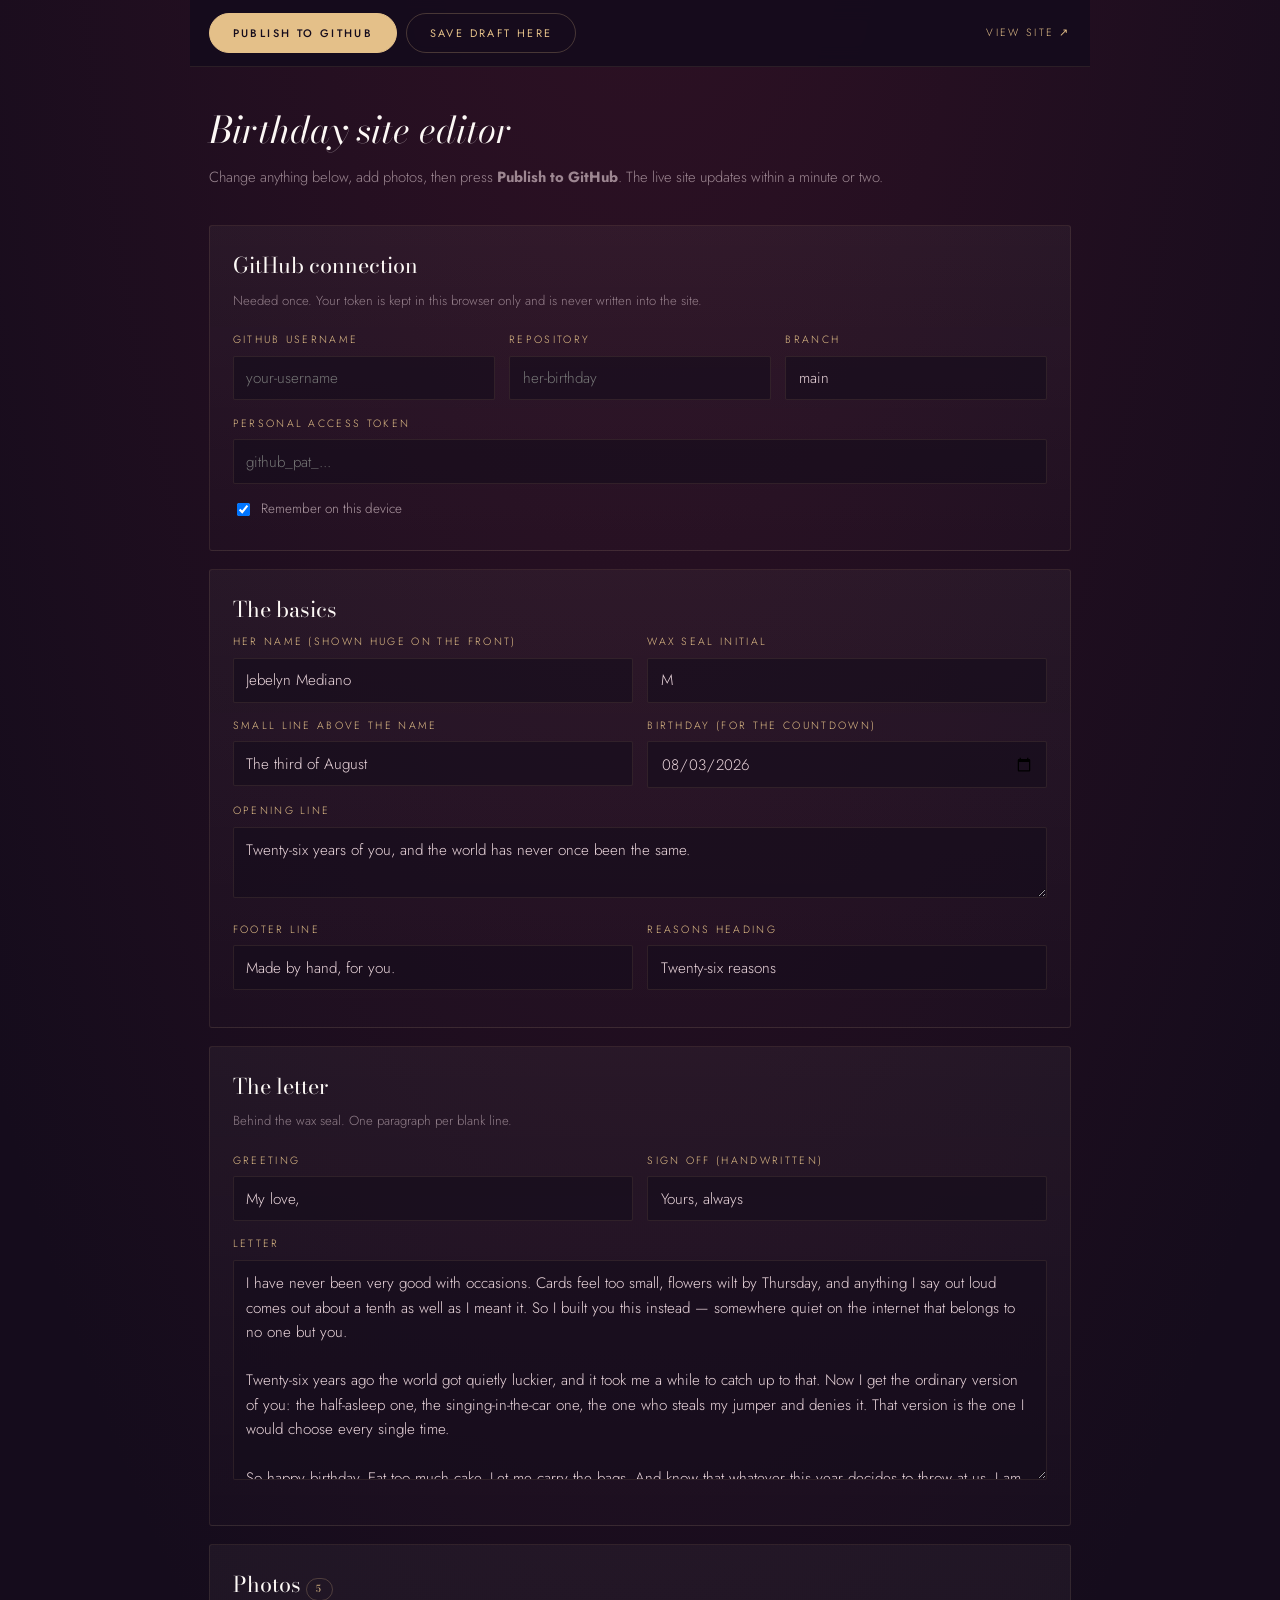
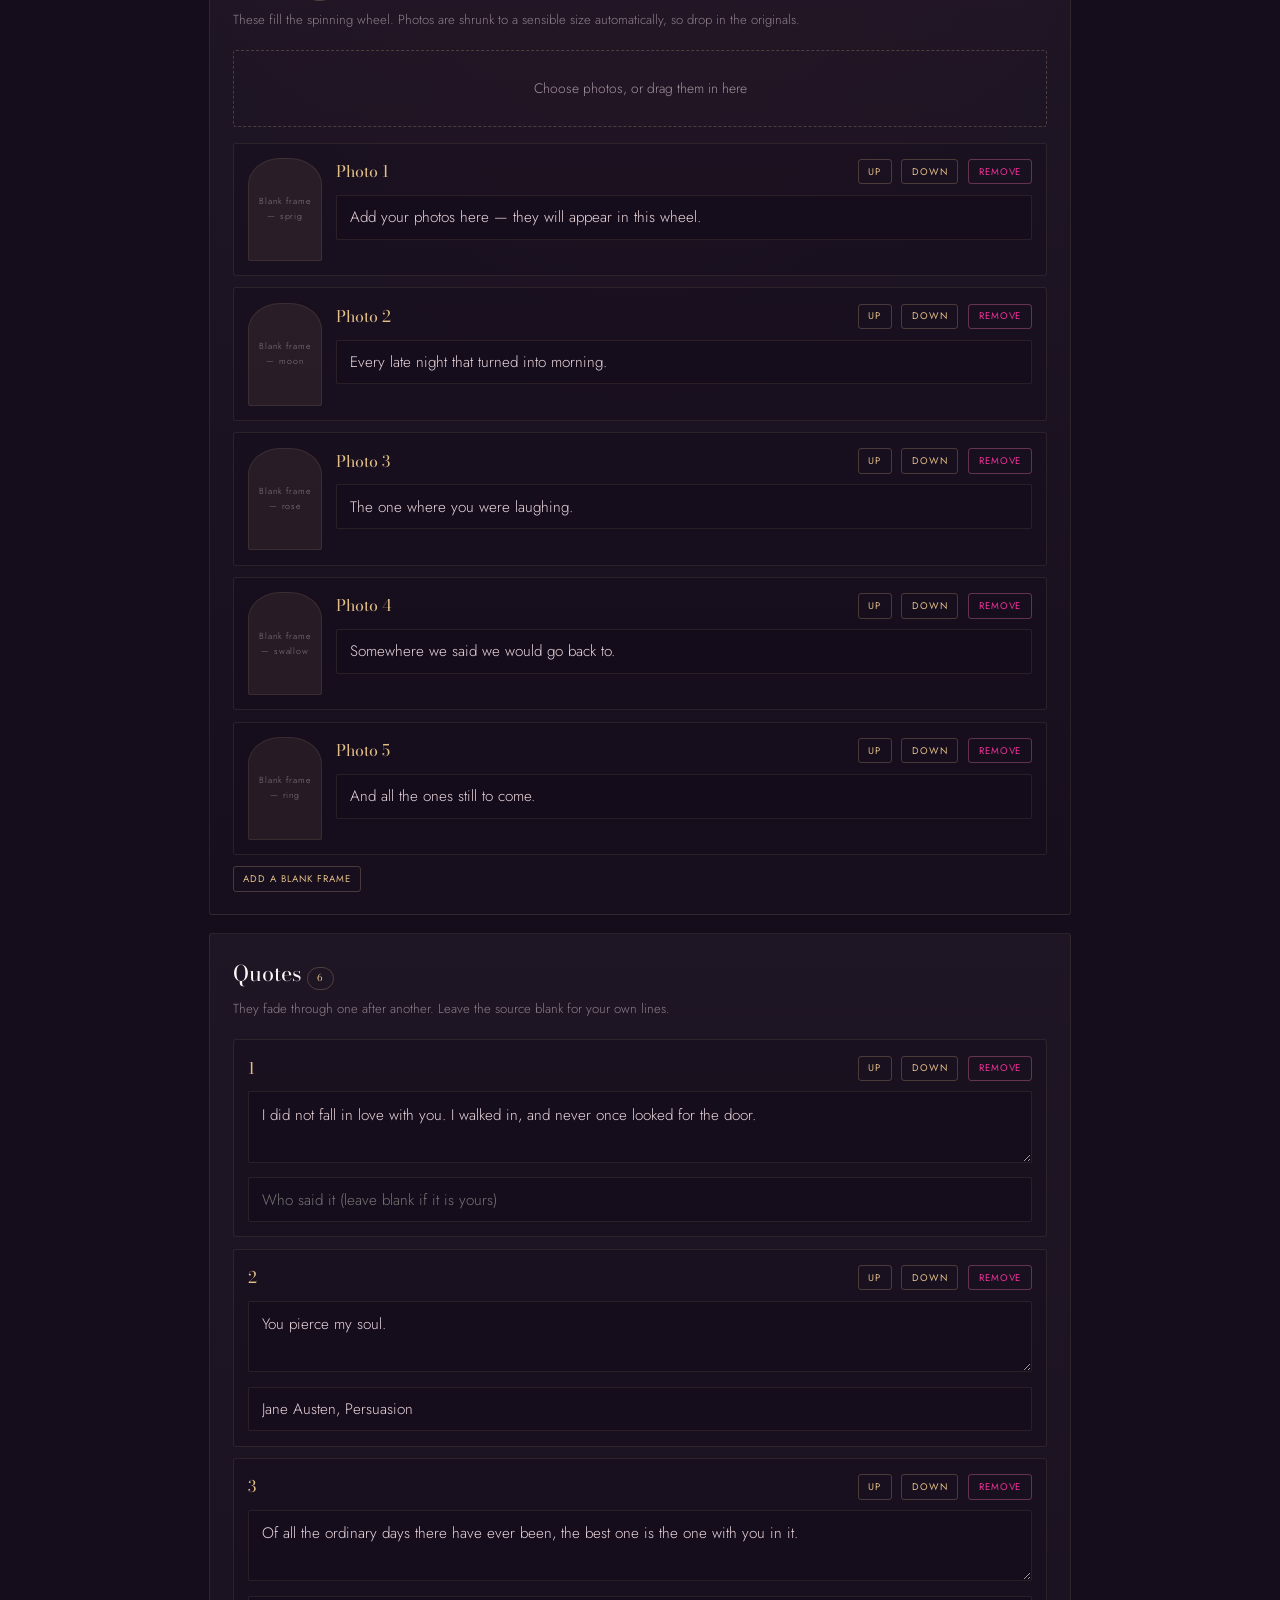
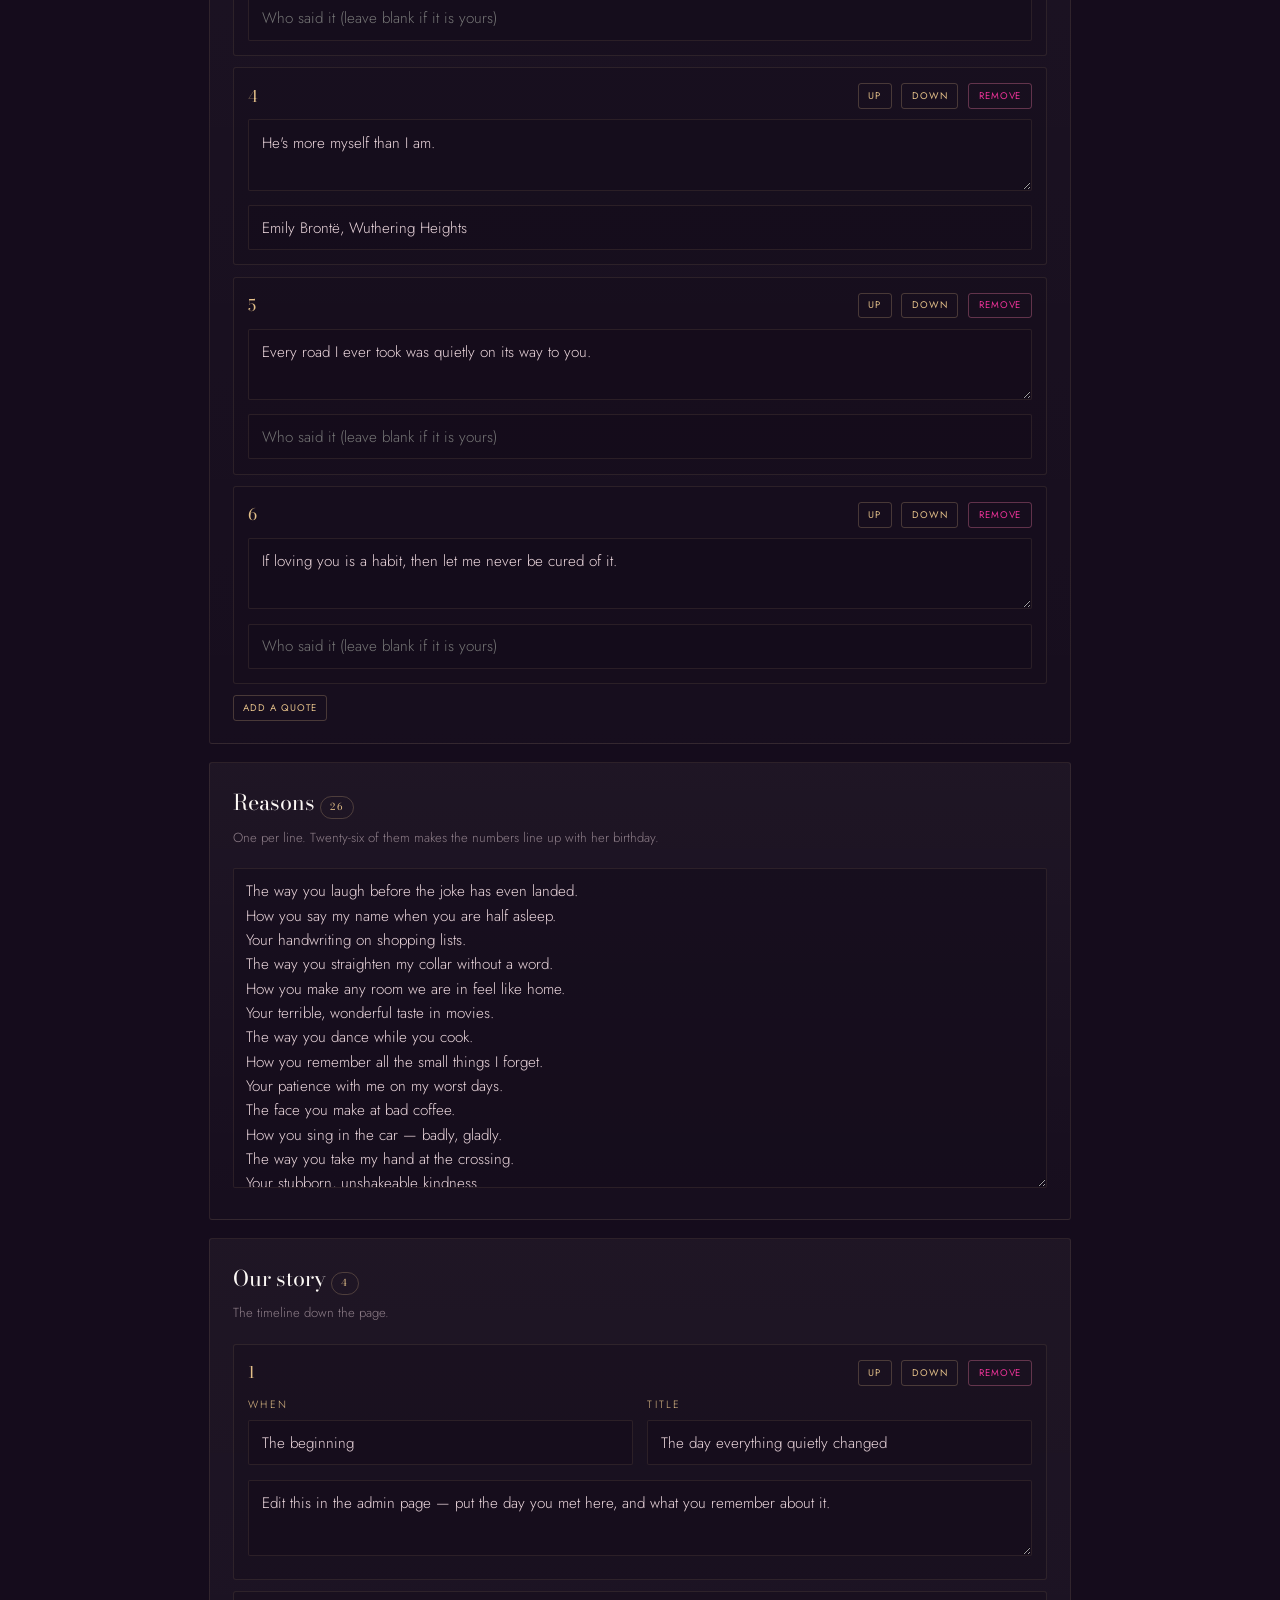
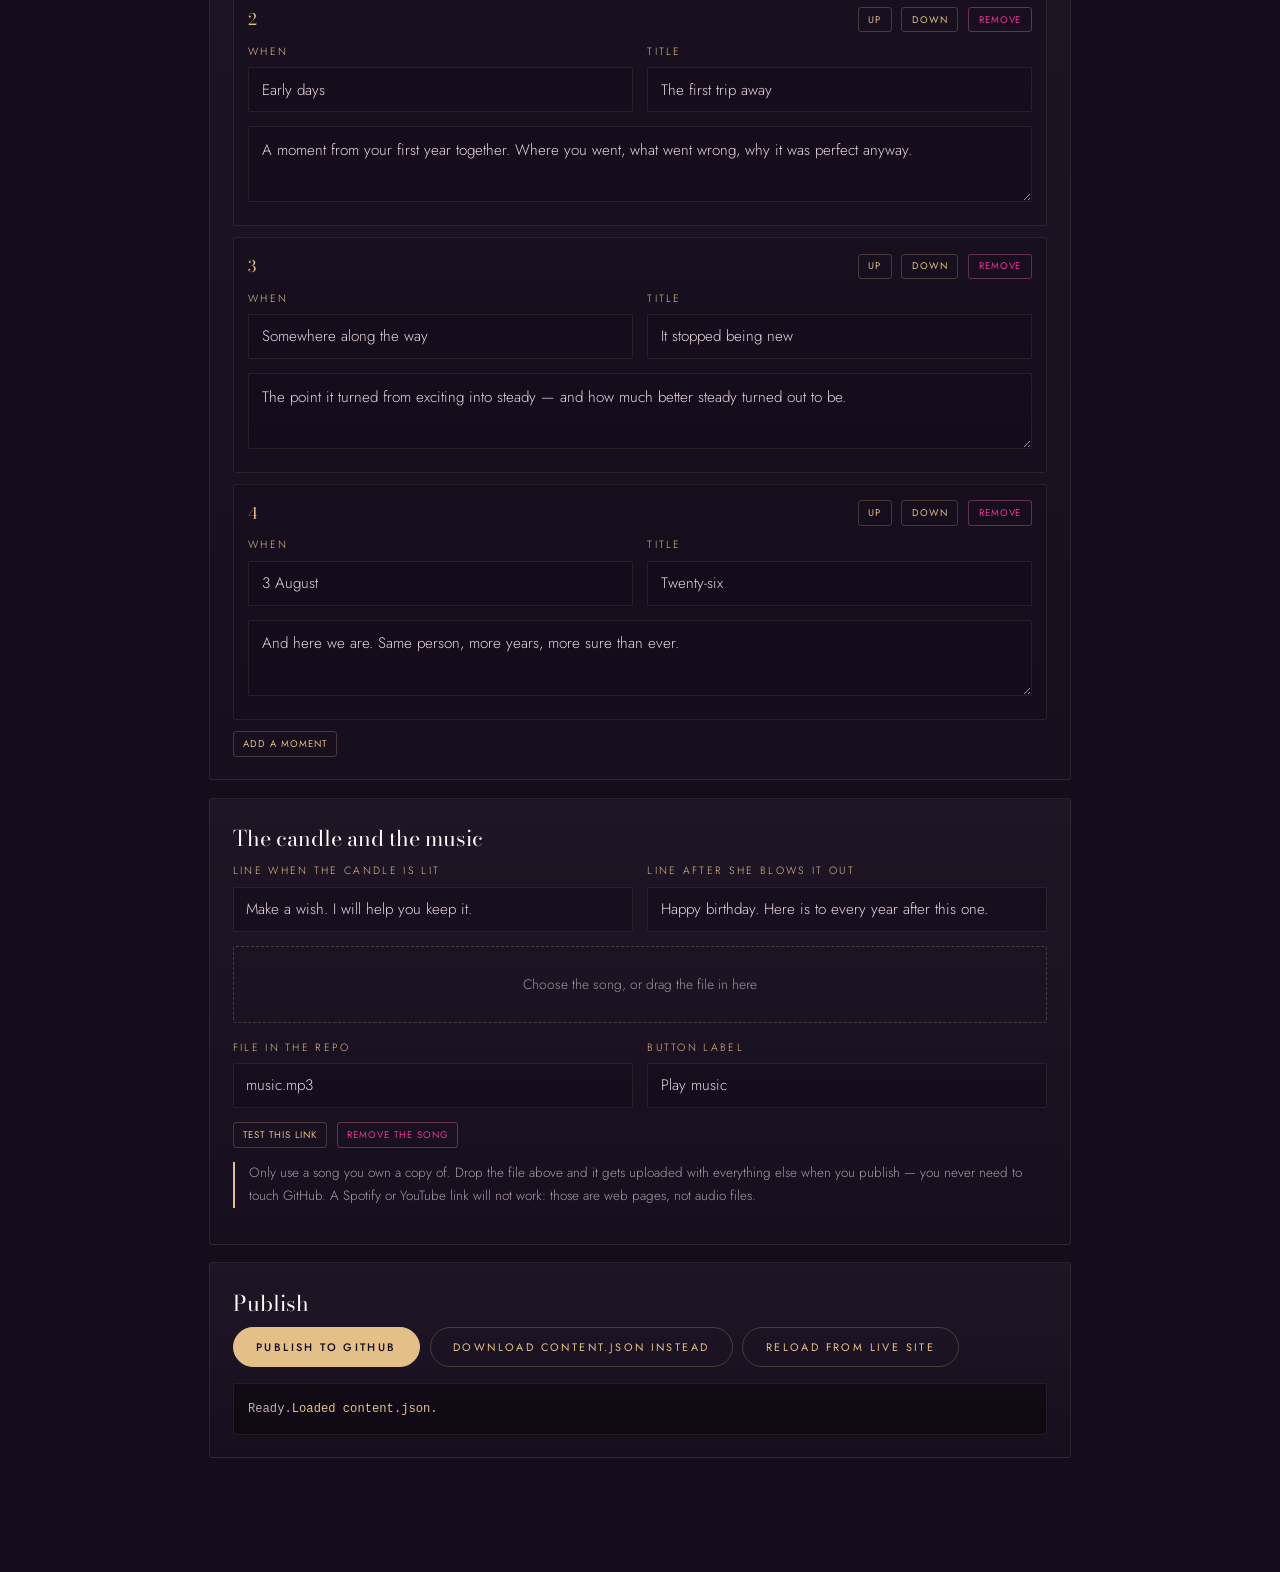
==== commit 51bd6405: "Add files via upload" ====
--- a/admin.html
+++ b/admin.html
@@ -194,11 +194,17 @@
       <div><label for="f-wish-lit">Line when the candle is lit</label><input id="f-wish-lit"></div>
       <div><label for="f-wish-done">Line after she blows it out</label><input id="f-wish-done"></div>
     </div>
+    <div class="drop" id="drop-music">Choose the song, or drag the file in here<input type="file" id="file-music" accept="audio/*" hidden></div>
+    <div id="music-status" class="hint" style="margin:.7rem 0 1rem"></div>
     <div class="row two">
-      <div><label for="f-music-url">Music file link (optional)</label><input id="f-music-url" placeholder="music/our-song.mp3"></div>
+      <div><label for="f-music-url">File in the repo</label><input id="f-music-url" placeholder="music/our-song.mp3"></div>
       <div><label for="f-music-title">Button label</label><input id="f-music-title" placeholder="Play our song"></div>
     </div>
-    <p class="warn">Only use a song you own a copy of, and upload the file to the repo yourself &mdash; put it in a <b>music</b> folder and write <b>music/our-song.mp3</b> above.</p>
+    <div class="actions" style="margin-bottom:.9rem">
+      <button class="tiny" id="test-music">Test this link</button>
+      <button class="tiny danger" id="clear-music">Remove the song</button>
+    </div>
+    <p class="warn">Only use a song you own a copy of. Drop the file above and it gets uploaded with everything else when you publish &mdash; you never need to touch GitHub. A Spotify or YouTube link will not work: those are web pages, not audio files.</p>
   </section>
 
   <!-- PUBLISH -->
@@ -222,7 +228,7 @@
 var els={};
 ["gh-owner","gh-repo","gh-branch","gh-token","remember","f-name","f-mono","f-eyebrow","f-birthday",
  "f-heroline","f-closing","f-reasons-title","f-greeting","f-signature","f-letter","f-reasons",
- "f-wish-lit","f-wish-done","f-music-url","f-music-title","photos","quotes","story","log","file","drop",
+ "f-wish-lit","f-wish-done","f-music-url","f-music-title","photos","quotes","story","log","file","drop","file-music","drop-music","music-status",
  "photo-count","quote-count","reason-count","story-count","draft-note"].forEach(function(id){
   els[id]=document.getElementById(id);
 });
@@ -486,6 +492,7 @@
 /* ---------- draft + download ---------- */
 function clean(){
   var c=JSON.parse(JSON.stringify(collect()));
+  delete c._audio;
   c.photos=(c.photos||[]).map(function(p){
     return {src:p.src||"",motif:p.motif||"sprig",caption:p.caption||""};
   });
@@ -495,6 +502,7 @@
   collect(); store(LS_KEY,JSON.stringify(state)); saveConf();
   els["draft-note"].textContent="Draft saved "+new Date().toLocaleTimeString();
   log("Draft saved in this browser. Photos you have not published yet are kept too.","ok");
+  if(pendingAudio) log("The song is not kept in the draft \u2014 it is too big for that. Publish before you close the tab, or pick the file again next time.","err");
 });
 document.getElementById("download").addEventListener("click",function(){
   var blob=new Blob([JSON.stringify(clean(),null,2)],{type:"application/json"});
@@ -507,6 +515,77 @@
 document.getElementById("reload").addEventListener("click",function(){
   if(!confirm("Discard what is on screen and reload from the live content.json?")) return;
   store(LS_KEY,null); fetchLive();
+});
+
+/* ---------- the song ---------- */
+var pendingAudio=null;   // kept in memory only, never saved into content.json or the draft
+var AUDIO_OK=/\.(mp3|m4a|aac|wav|ogg|oga|opus)$/i;
+
+function slug(n){ return n.replace(/\.[^.]+$/,"").toLowerCase().replace(/[^a-z0-9]+/g,"-").replace(/^-|-$/g,"").slice(0,40)||"our-song"; }
+function mb(b){ return (b/1048576).toFixed(1)+" MB"; }
+
+function pickAudio(file){
+  if(!file) return;
+  var ext=(file.name.match(/\.[^.]+$/)||[""])[0];
+  if(!AUDIO_OK.test(file.name)){
+    log("That file type will not play in a browser. Use mp3, m4a, wav or ogg.","err"); return;
+  }
+  if(file.size>45*1048576){
+    log("That file is "+mb(file.size)+", which is too big to push through GitHub this way. Trim it or export a smaller mp3.","err"); return;
+  }
+  var r=new FileReader();
+  r.onload=function(){
+    pendingAudio={ path:"music/"+slug(file.name)+ext.toLowerCase(), data:String(r.result).split(",")[1], size:file.size, name:file.name };
+    els["f-music-url"].value=pendingAudio.path;
+    if(!els["f-music-title"].value.trim()) els["f-music-title"].value="Play our song";
+    els["music-status"].innerHTML='<span class="pill">Ready to upload</span> '+esc(file.name)+" &middot; "+mb(file.size)+" &rarr; "+esc(pendingAudio.path);
+    log("Song ready: "+file.name+" ("+mb(file.size)+"). It uploads when you press Publish.","ok");
+    if(file.size>12*1048576) log("Heads up: "+mb(file.size)+" is a slow download on mobile data. A 128 kbps mp3 is plenty for a web page.");
+  };
+  r.onerror=function(){ log("Could not read that file.","err"); };
+  r.readAsDataURL(file);
+}
+els["file-music"].addEventListener("change",function(){ pickAudio(els["file-music"].files[0]); els["file-music"].value=""; });
+els["drop-music"].addEventListener("click",function(){ els["file-music"].click(); });
+["dragenter","dragover"].forEach(function(ev){
+  els["drop-music"].addEventListener(ev,function(e){ e.preventDefault(); this.classList.add("over"); });
+});
+["dragleave","drop"].forEach(function(ev){
+  els["drop-music"].addEventListener(ev,function(e){ e.preventDefault(); this.classList.remove("over"); });
+});
+els["drop-music"].addEventListener("drop",function(e){
+  if(e.dataTransfer&&e.dataTransfer.files) pickAudio(e.dataTransfer.files[0]);
+});
+document.getElementById("clear-music").addEventListener("click",function(){
+  pendingAudio=null; els["f-music-url"].value=""; els["music-status"].textContent="";
+  log("Song removed. Publish to take the button off the site.");
+});
+
+/* ---------- music check ---------- */
+document.getElementById("test-music").addEventListener("click",function(){
+  var u=els["f-music-url"].value.trim();
+  if(!u){ log("Put a path or link in the music field first.","err"); return; }
+  if(/youtu\.be|youtube\.com|spotify\.com|soundcloud\.com|music\.apple\.com|deezer\.com|tidal\.com/i.test(u)){
+    log("That is a streaming page, not an audio file, so the site has nothing to play. Upload an .mp3 into a music folder in the repo and put music/your-file.mp3 here instead.","err");
+    return;
+  }
+  log("Testing "+u+" \u2026");
+  var a=new Audio(), done=false;
+  var t=setTimeout(function(){ if(!done){done=true;log("Still nothing after 10 seconds. A very large file can do that; otherwise the path is wrong.","err");} },10000);
+  a.addEventListener("loadedmetadata",function(){
+    if(done) return; done=true; clearTimeout(t);
+    log("Found it, and it plays. Length "+(a.duration?Math.round(a.duration)+" seconds":"unknown")+".","ok");
+  });
+  a.addEventListener("error",function(){
+    if(done) return; done=true; clearTimeout(t);
+    var c=a.error&&a.error.code;
+    log(c===3
+      ? "The file was found but will not decode. Re-save it as a standard .mp3 and upload it again."
+      : "Nothing playable at that path. Two usual culprits: the file has not been uploaded to the repo yet, or the capitals do not match \u2014 GitHub treats Music/ and music/ as different folders.","err");
+  });
+  a.preload="metadata";
+  a.src=u.replace(/ /g,"%20");
+  a.load();
 });
 
 /* ---------- publish ---------- */
@@ -534,6 +613,43 @@
       if(!r.ok) throw new Error((j&&j.message)||("GitHub said "+r.status));
       return j;
     });
+  });
+}
+
+function gitApi(path,opts){
+  var o=els["gh-owner"].value.trim(), r=els["gh-repo"].value.trim(), t=els["gh-token"].value.trim();
+  return fetch("https://api.github.com/repos/"+o+"/"+r+"/git/"+path,
+    Object.assign({headers:{
+      "Authorization":"Bearer "+t,
+      "Accept":"application/vnd.github+json",
+      "X-GitHub-Api-Version":"2022-11-28"
+    }},opts||{})).then(function(res){
+      return res.json().then(function(j){
+        if(!res.ok) throw new Error((j&&j.message)||("GitHub said "+res.status));
+        return j;
+      });
+    });
+}
+/* Files over about a megabyte need the git data API rather than a plain contents PUT. */
+function putBig(path,b64,message,branch){
+  var refPath="refs/heads/"+branch, headSha, treeSha, blobSha;
+  return gitApi("ref/heads/"+encodeURIComponent(branch)).then(function(ref){
+    headSha=ref.object.sha;
+    return gitApi("commits/"+headSha);
+  }).then(function(commit){
+    treeSha=commit.tree.sha;
+    return gitApi("blobs",{method:"POST",body:JSON.stringify({content:b64,encoding:"base64"})});
+  }).then(function(blob){
+    blobSha=blob.sha;
+    return gitApi("trees",{method:"POST",body:JSON.stringify({
+      base_tree:treeSha, tree:[{path:path,mode:"100644",type:"blob",sha:blobSha}]
+    })});
+  }).then(function(tree){
+    return gitApi("commits",{method:"POST",body:JSON.stringify({
+      message:message, tree:tree.sha, parents:[headSha]
+    })});
+  }).then(function(commit){
+    return gitApi(refPath,{method:"PATCH",body:JSON.stringify({sha:commit.sha})});
   });
 }
 
@@ -560,6 +676,17 @@
       });
     });
   });
+
+  if(pendingAudio){
+    chain=chain.then(function(){
+      log("Uploading "+pendingAudio.path+" ("+mb(pendingAudio.size)+") \u2026 this one takes a moment.");
+      return putBig(pendingAudio.path,pendingAudio.data,"Add "+pendingAudio.path,branch).then(function(){
+        log("Uploaded "+pendingAudio.path,"ok");
+        els["music-status"].innerHTML='<span class="pill">On the site</span> '+esc(pendingAudio.path);
+        pendingAudio=null;
+      });
+    });
+  }
 
   chain.then(function(){
     var body=JSON.stringify(clean(),null,2);
@@ -580,7 +707,7 @@
 document.getElementById("publish2").addEventListener("click",publish);
 
 window.addEventListener("beforeunload",function(e){
-  var pending=(state&&state.photos||[]).some(function(p){return p._data;});
+  var pending=pendingAudio||(state&&state.photos||[]).some(function(p){return p._data;});
   if(pending){ e.preventDefault(); e.returnValue=""; }
 });
 
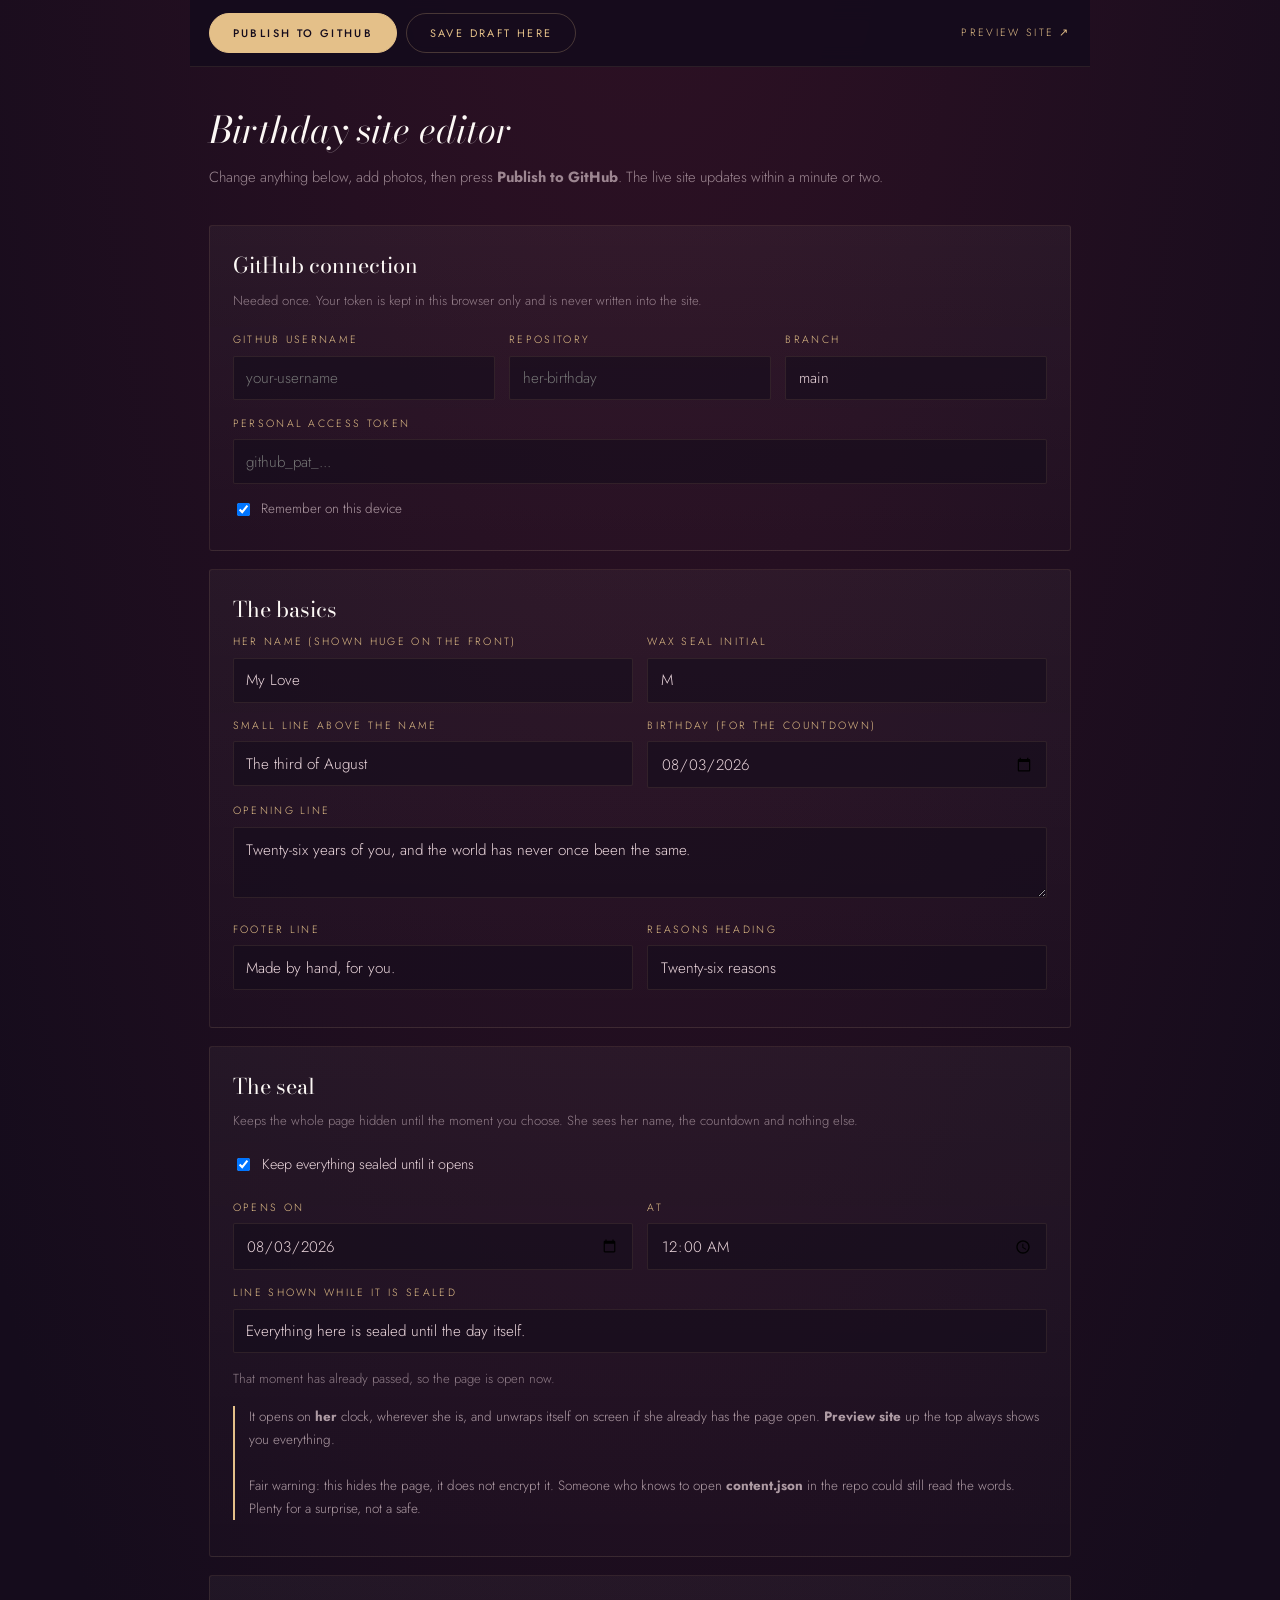
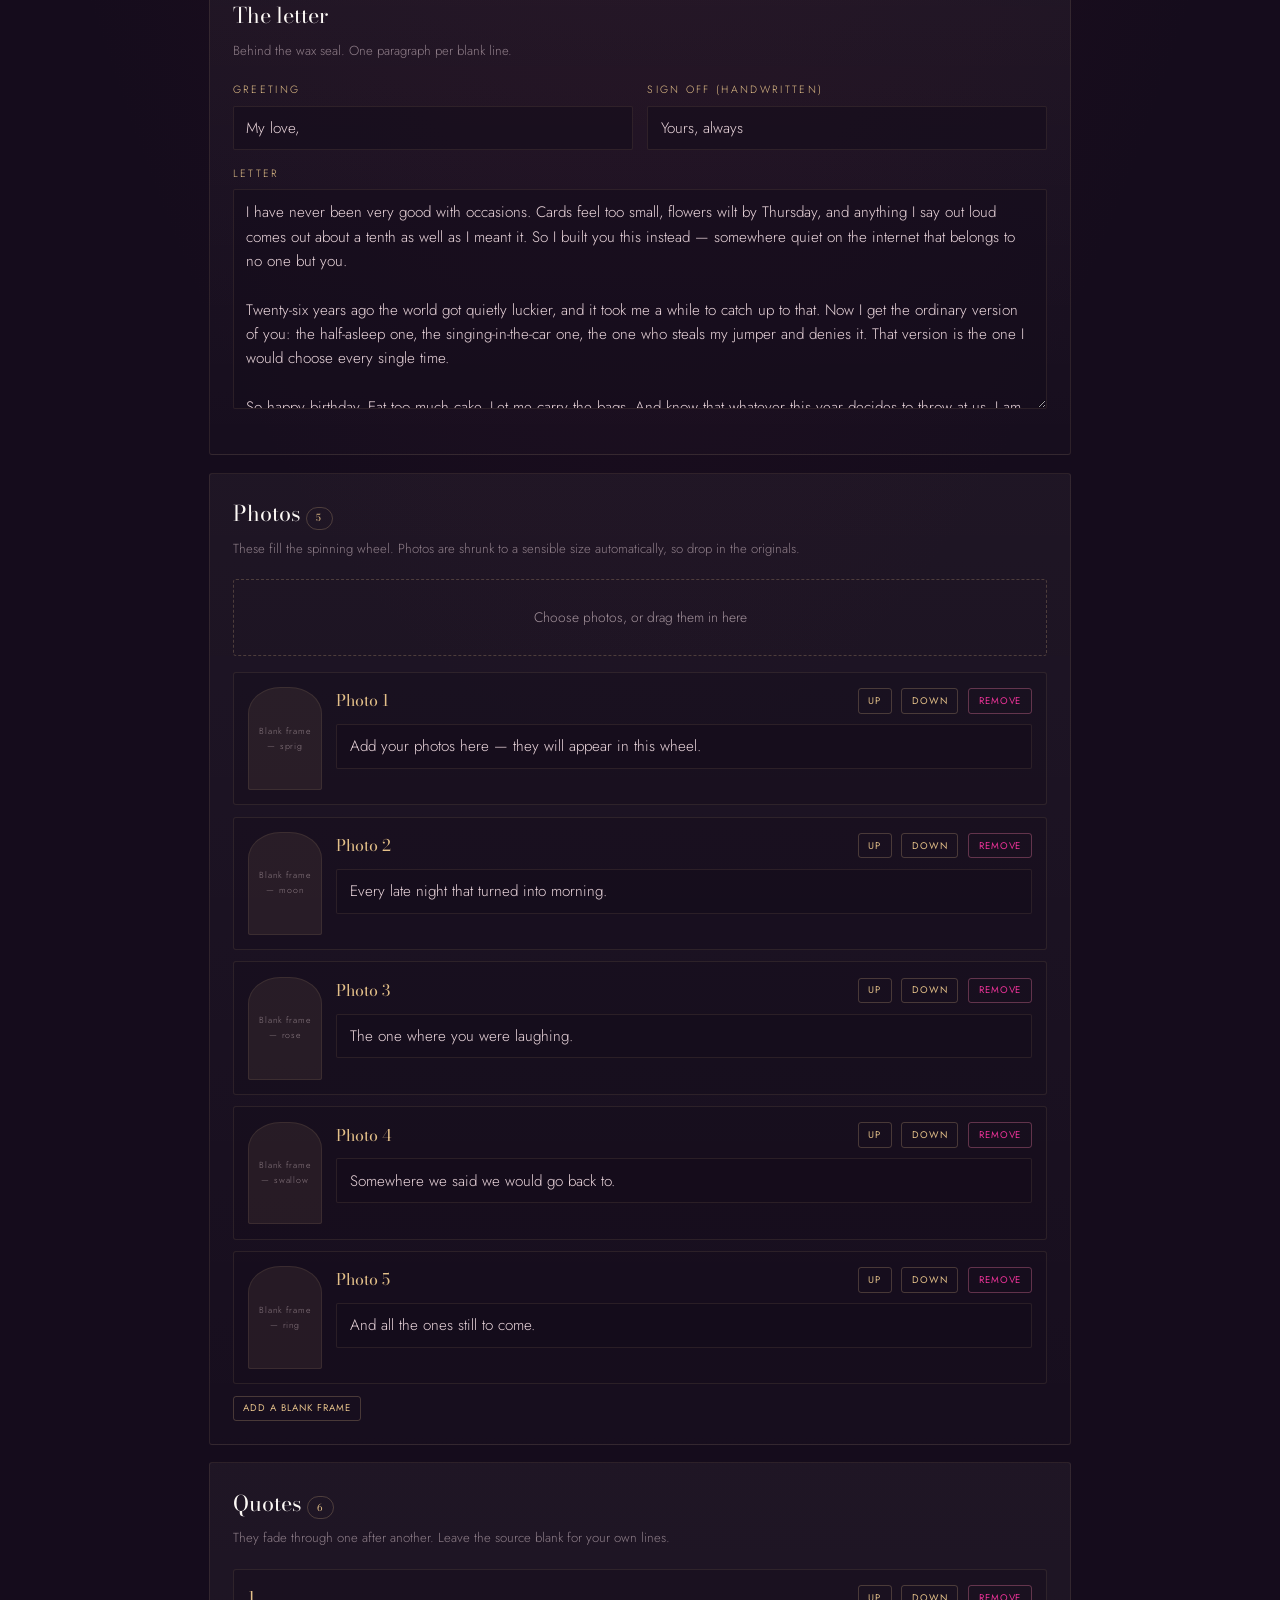
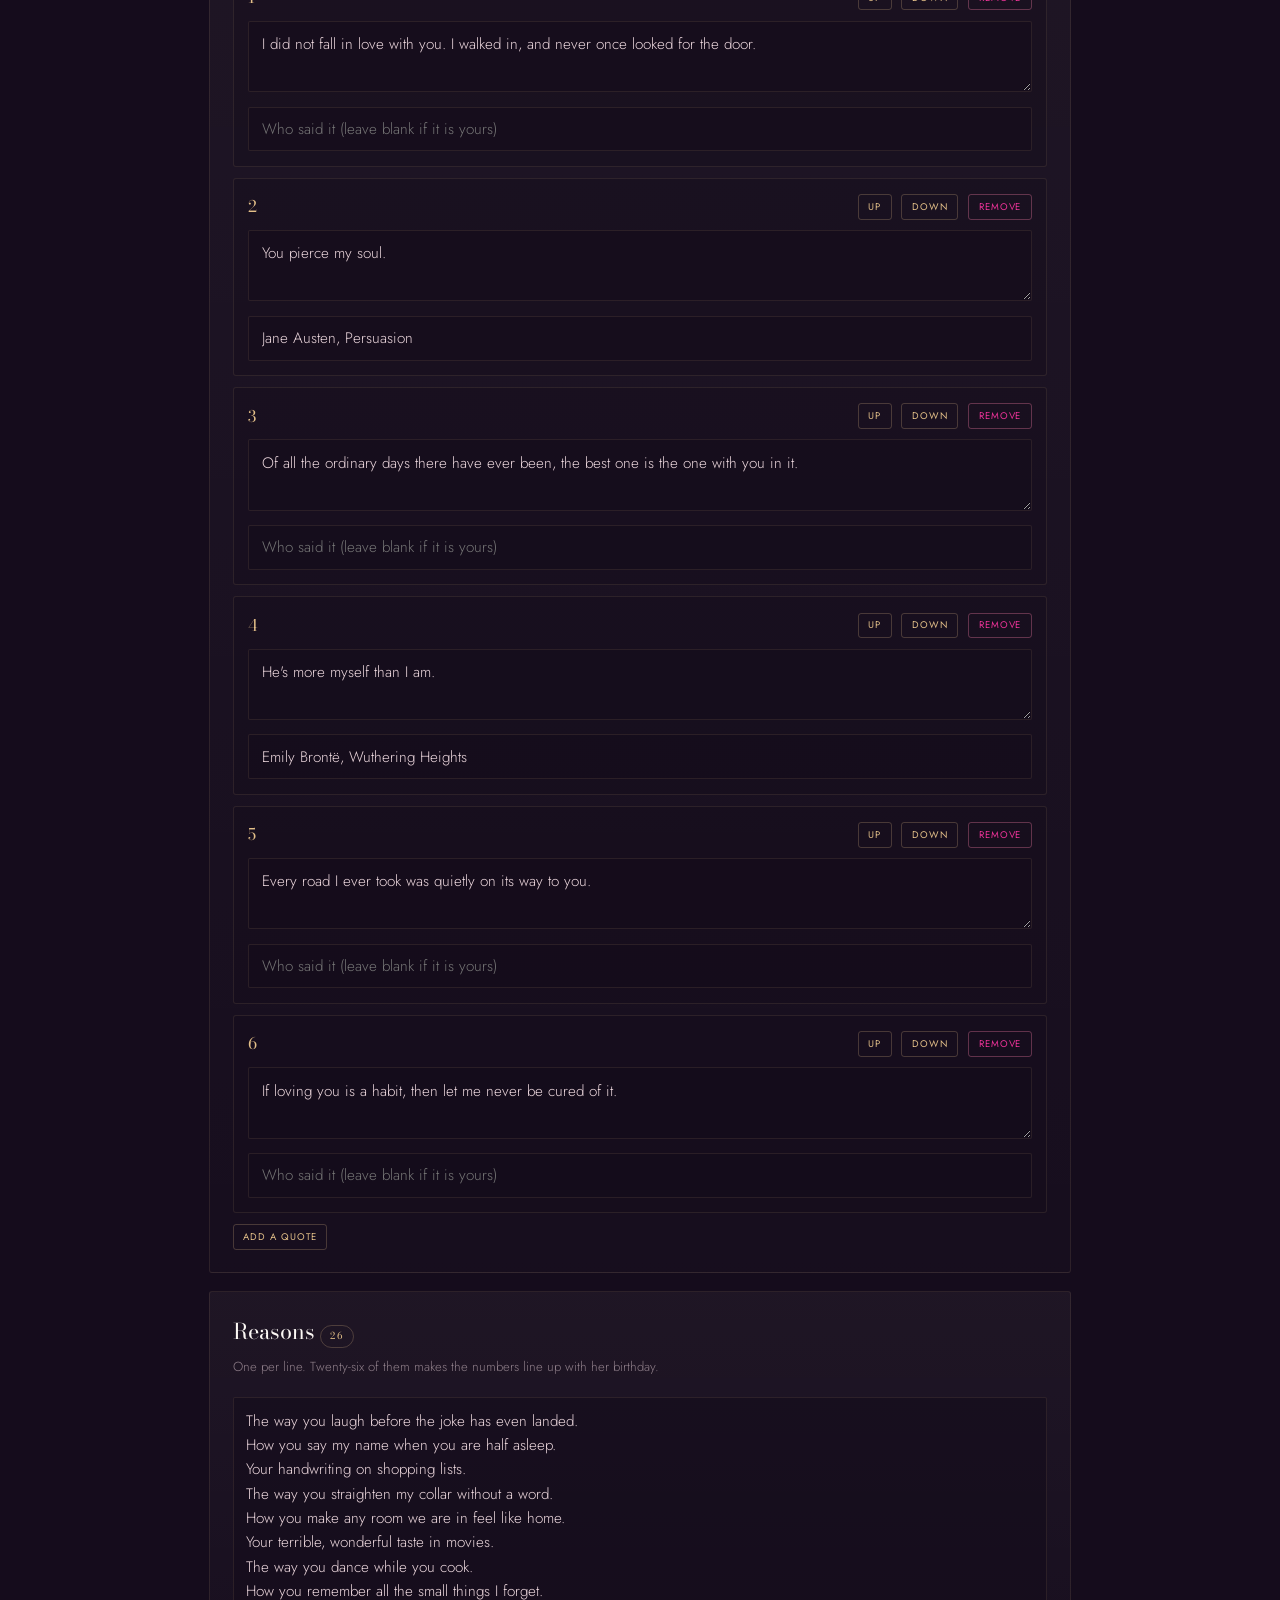
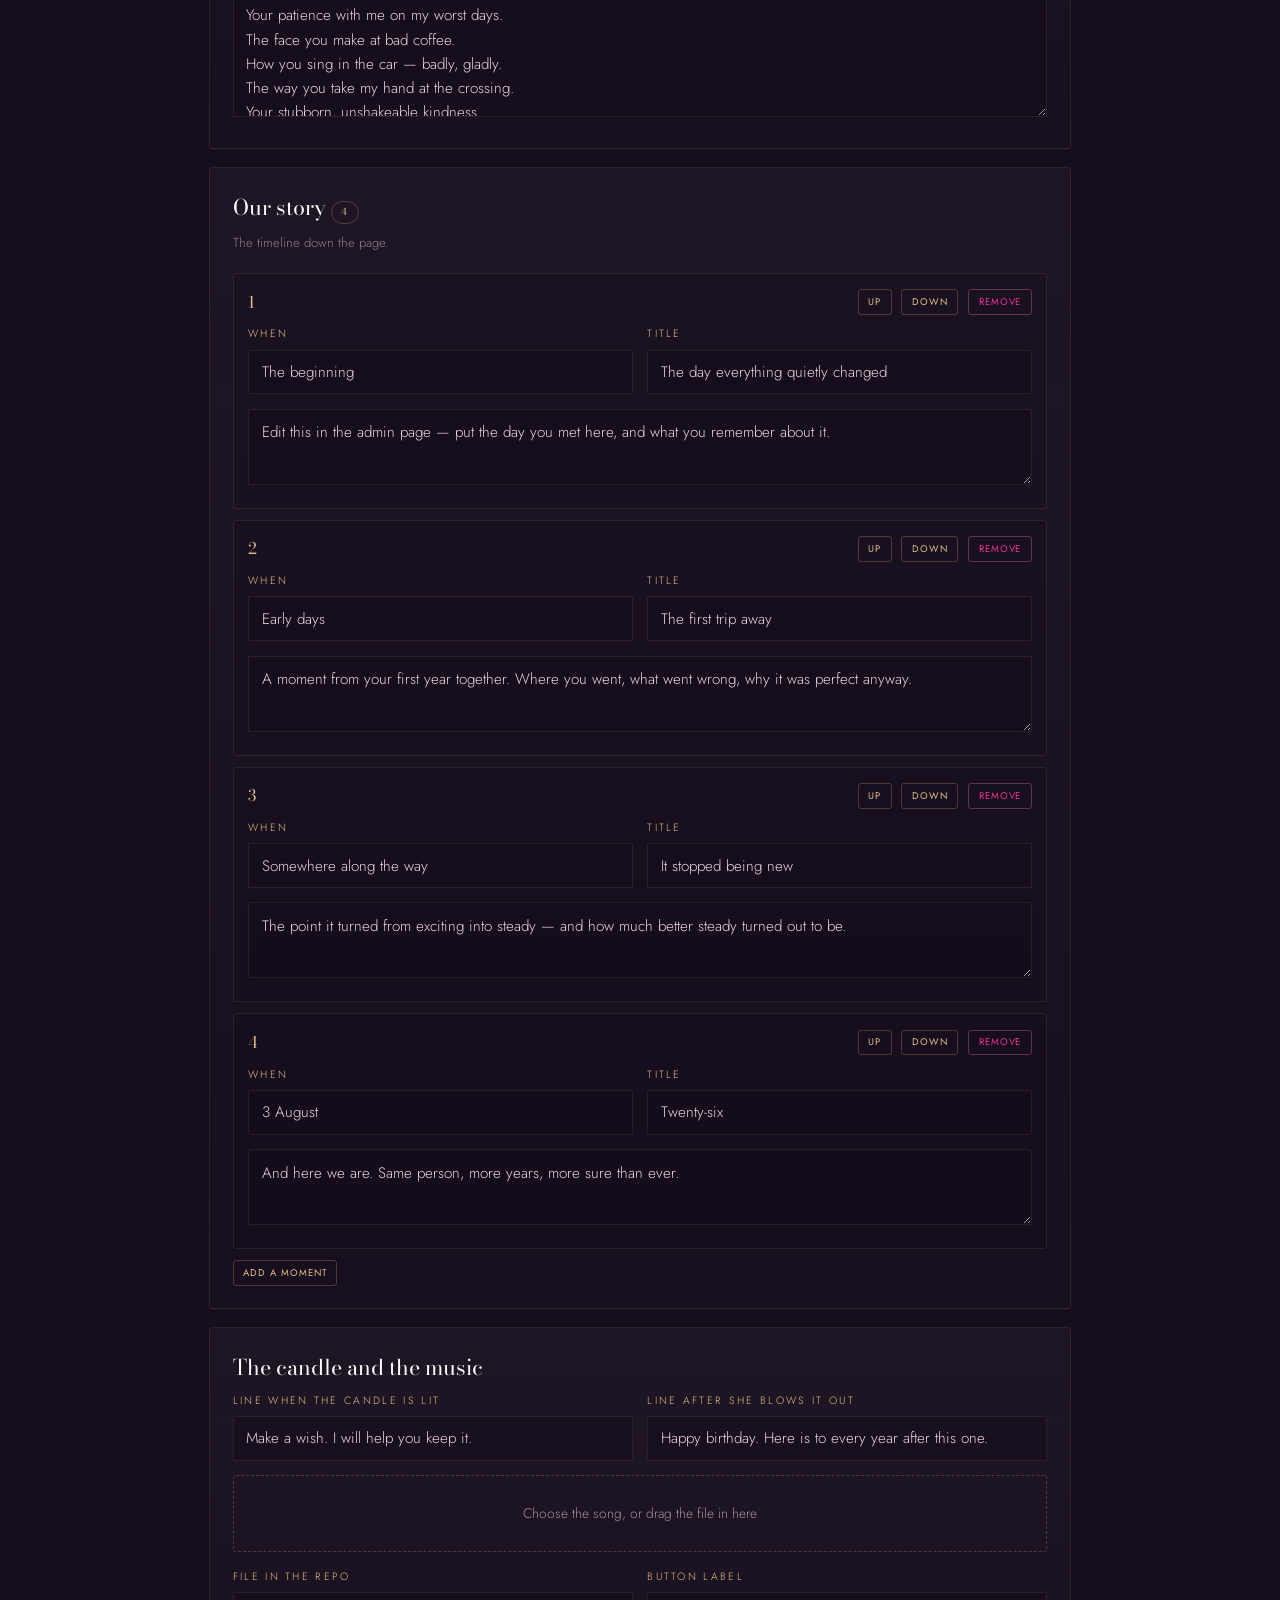
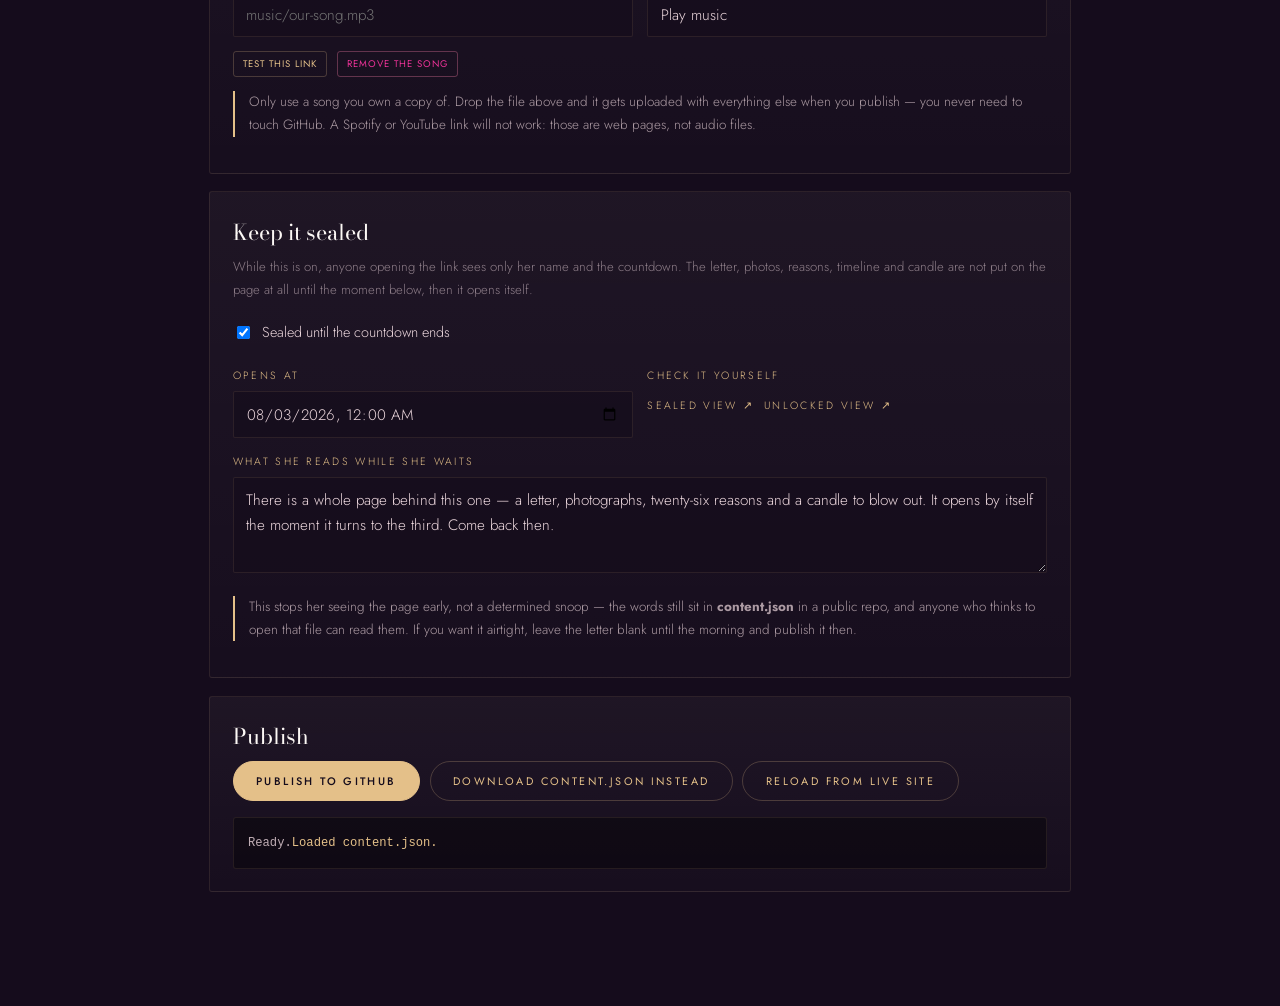
==== commit 99047fe7: "Add files via upload" ====
--- a/admin.html
+++ b/admin.html
@@ -96,7 +96,7 @@
       <span class="count" id="draft-note"></span>
     </div>
     <div class="actions">
-      <a href="index.html" target="_blank">View site &#8599;</a>
+      <a href="index.html?preview" target="_blank">Preview site &#8599;</a>
     </div>
   </div>
 
@@ -142,6 +142,26 @@
     </div>
   </section>
 
+  <!-- THE SEAL -->
+  <section class="card">
+    <h2>The seal</h2>
+    <p class="hint">Keeps the whole page hidden until the moment you choose. She sees her name, the countdown and nothing else.</p>
+    <div class="actions" style="margin-bottom:1rem">
+      <label style="display:flex;gap:.6rem;align-items:center;text-transform:none;letter-spacing:0;font-size:.9rem;color:var(--silk)">
+        <input type="checkbox" id="f-locked" style="width:auto"> Keep everything sealed until it opens
+      </label>
+    </div>
+    <div class="row two">
+      <div><label for="f-unlock-date">Opens on</label><input id="f-unlock-date" type="date"></div>
+      <div><label for="f-unlock-time">At</label><input id="f-unlock-time" type="time"></div>
+    </div>
+    <div class="row">
+      <div><label for="f-locked-line">Line shown while it is sealed</label><input id="f-locked-line"></div>
+    </div>
+    <p class="hint" id="unlock-note" style="margin:0 0 1rem"></p>
+    <p class="warn">It opens on <b>her</b> clock, wherever she is, and unwraps itself on screen if she already has the page open. <b>Preview site</b> up the top always shows you everything.<br><br>Fair warning: this hides the page, it does not encrypt it. Someone who knows to open <b>content.json</b> in the repo could still read the words. Plenty for a surprise, not a safe.</p>
+  </section>
+
   <!-- LETTER -->
   <section class="card">
     <h2>The letter</h2>
@@ -207,6 +227,30 @@
     <p class="warn">Only use a song you own a copy of. Drop the file above and it gets uploaded with everything else when you publish &mdash; you never need to touch GitHub. A Spotify or YouTube link will not work: those are web pages, not audio files.</p>
   </section>
 
+  <!-- LOCK -->
+  <section class="card">
+    <h2>Keep it sealed</h2>
+    <p class="hint">While this is on, anyone opening the link sees only her name and the countdown. The letter, photos, reasons, timeline and candle are not put on the page at all until the moment below, then it opens itself.</p>
+    <div class="actions" style="margin-bottom:1rem">
+      <label style="display:flex;gap:.6rem;align-items:center;text-transform:none;letter-spacing:0;font-size:.9rem;color:var(--silk)">
+        <input type="checkbox" id="f-lock-on" style="width:auto"> Sealed until the countdown ends
+      </label>
+    </div>
+    <div class="row two">
+      <div><label for="f-lock-reveal">Opens at</label><input id="f-lock-reveal" type="datetime-local"></div>
+      <div><label for="f-lock-preview">Check it yourself</label>
+        <div class="actions" style="padding-top:.35rem">
+          <a href="index.html" target="_blank" id="f-lock-preview" style="color:var(--champagne);font-size:.66rem;letter-spacing:.22em;text-transform:uppercase;text-decoration:none">Sealed view &#8599;</a>
+          <a href="index.html?preview=1" target="_blank" style="color:var(--champagne);font-size:.66rem;letter-spacing:.22em;text-transform:uppercase;text-decoration:none">Unlocked view &#8599;</a>
+        </div>
+      </div>
+    </div>
+    <div class="row">
+      <div><label for="f-lock-note">What she reads while she waits</label><textarea id="f-lock-note" style="min-height:96px"></textarea></div>
+    </div>
+    <p class="warn">This stops her seeing the page early, not a determined snoop &mdash; the words still sit in <b>content.json</b> in a public repo, and anyone who thinks to open that file can read them. If you want it airtight, leave the letter blank until the morning and publish it then.</p>
+  </section>
+
   <!-- PUBLISH -->
   <section class="card">
     <h2>Publish</h2>
@@ -228,7 +272,8 @@
 var els={};
 ["gh-owner","gh-repo","gh-branch","gh-token","remember","f-name","f-mono","f-eyebrow","f-birthday",
  "f-heroline","f-closing","f-reasons-title","f-greeting","f-signature","f-letter","f-reasons",
- "f-wish-lit","f-wish-done","f-music-url","f-music-title","photos","quotes","story","log","file","drop","file-music","drop-music","music-status",
+ "f-locked","f-unlock-date","f-unlock-time","f-locked-line","unlock-note",
+ "f-wish-lit","f-wish-done","f-music-url","f-music-title","photos","quotes","story","log","file","drop","file-music","drop-music","music-status","f-lock-on","f-lock-reveal","f-lock-note",
  "photo-count","quote-count","reason-count","story-count","draft-note"].forEach(function(id){
   els[id]=document.getElementById(id);
 });
@@ -255,8 +300,10 @@
   name:"My Love",monogram:"M",eyebrow:"The third of August",birthday:"2026-08-03",age:26,
   heroLine:"",letter:{greeting:"",body:[],signature:""},photos:[],quotes:[],
   reasonsTitle:"Twenty-six reasons",reasons:[],story:[],
+  locked:false,unlockAt:"",lockedLine:"Everything here is sealed until the day itself.",
+  lockedNote:"Sealed until then",lockedCaption:"until it opens",
   wish:{lightHint:"Light it",blowHint:"Blow it out",lit:"",done:""},
-  closing:"",music:{url:"",title:""}
+  closing:"",music:{url:"",title:""},lock:{enabled:true,reveal:"",note:""}
 };
 
 function loadConf(){
@@ -300,6 +347,7 @@
   if(!Array.isArray(state.letter.body)) state.letter.body=[];
   if(!state.wish||typeof state.wish!=="object") state.wish={};
   if(!state.music||typeof state.music!=="object") state.music={url:"",title:""};
+  if(!state.lock||typeof state.lock!=="object") state.lock={enabled:true,reveal:"",note:""};
 }
 function fill(){
   normalise();
@@ -314,10 +362,19 @@
   els["f-signature"].value=(state.letter&&state.letter.signature)||"";
   els["f-letter"].value=((state.letter&&state.letter.body)||[]).join("\n\n");
   els["f-reasons"].value=(state.reasons||[]).join("\n");
+  els["f-locked"].checked=state.locked===true;
+  var ua=String(state.unlockAt||"");
+  els["f-unlock-date"].value=ua.slice(0,10)||state.birthday||"";
+  els["f-unlock-time"].value=ua.slice(11,16)||"00:00";
+  els["f-locked-line"].value=state.lockedLine||"";
+  unlockNote();
   els["f-wish-lit"].value=(state.wish&&state.wish.lit)||"";
   els["f-wish-done"].value=(state.wish&&state.wish.done)||"";
   els["f-music-url"].value=(state.music&&state.music.url)||"";
   els["f-music-title"].value=(state.music&&state.music.title)||"";
+  els["f-lock-on"].checked=state.lock.enabled!==false;
+  els["f-lock-reveal"].value=(state.lock.reveal||"").slice(0,16);
+  els["f-lock-note"].value=state.lock.note||"";
   drawPhotos(); drawQuotes(); drawStory(); counts();
 }
 function collect(){
@@ -338,6 +395,11 @@
     lit:els["f-wish-lit"].value.trim(), done:els["f-wish-done"].value.trim()
   });
   state.music={url:els["f-music-url"].value.trim(),title:els["f-music-title"].value.trim()||"Play music"};
+  state.lock={
+    enabled:els["f-lock-on"].checked,
+    reveal:els["f-lock-reveal"].value.trim()||state.birthday+"T00:00",
+    note:els["f-lock-note"].value.trim()
+  };
   return state;
 }
 function counts(){
@@ -347,6 +409,24 @@
   els["reason-count"].textContent=els["f-reasons"].value.split("\n").filter(function(s){return s.trim();}).length;
 }
 els["f-reasons"].addEventListener("input",counts);
+
+function unlockNote(){
+  var n=els["unlock-note"];
+  if(!els["f-locked"].checked){ n.textContent="Unsealed — the whole page is visible to anyone with the link right now."; return; }
+  var d=els["f-unlock-date"].value, t=els["f-unlock-time"].value||"00:00";
+  if(!d){ n.textContent="Pick a date, or it falls back to her birthday at midnight."; return; }
+  var when=new Date(d+"T"+t);
+  if(isNaN(when.getTime())){ n.textContent="That date and time did not make sense."; return; }
+  var pretty=when.toLocaleString(undefined,{weekday:"long",day:"numeric",month:"long",hour:"numeric",minute:"2-digit"});
+  var mins=Math.round((when-new Date())/60000);
+  n.textContent = mins>0
+    ? "Opens "+pretty+" — about "+(mins>2880?Math.round(mins/1440)+" days":(mins>120?Math.round(mins/60)+" hours":mins+" minutes"))+" away."
+    : "That moment has already passed, so the page is open now.";
+}
+["f-locked","f-unlock-date","f-unlock-time"].forEach(function(id){
+  els[id].addEventListener("change",unlockNote);
+  els[id].addEventListener("input",unlockNote);
+});
 
 /* ---------- photos ---------- */
 var MOTIFS=["sprig","moon","rose","swallow","ring"];
@@ -688,6 +768,15 @@
     });
   }
 
+  chain=chain.then(function(){
+    if(els["f-lock-on"].checked){
+      var r=els["f-lock-reveal"].value.trim()||(els["f-birthday"].value+"T00:00");
+      log("Staying sealed until "+r.replace("T"," ")+" (visitor's own clock).");
+    } else {
+      log("Not sealed \u2014 the whole page is readable as soon as this publishes.");
+    }
+  });
+
   chain.then(function(){
     var body=JSON.stringify(clean(),null,2);
     return getSha("content.json",branch).then(function(sha){
